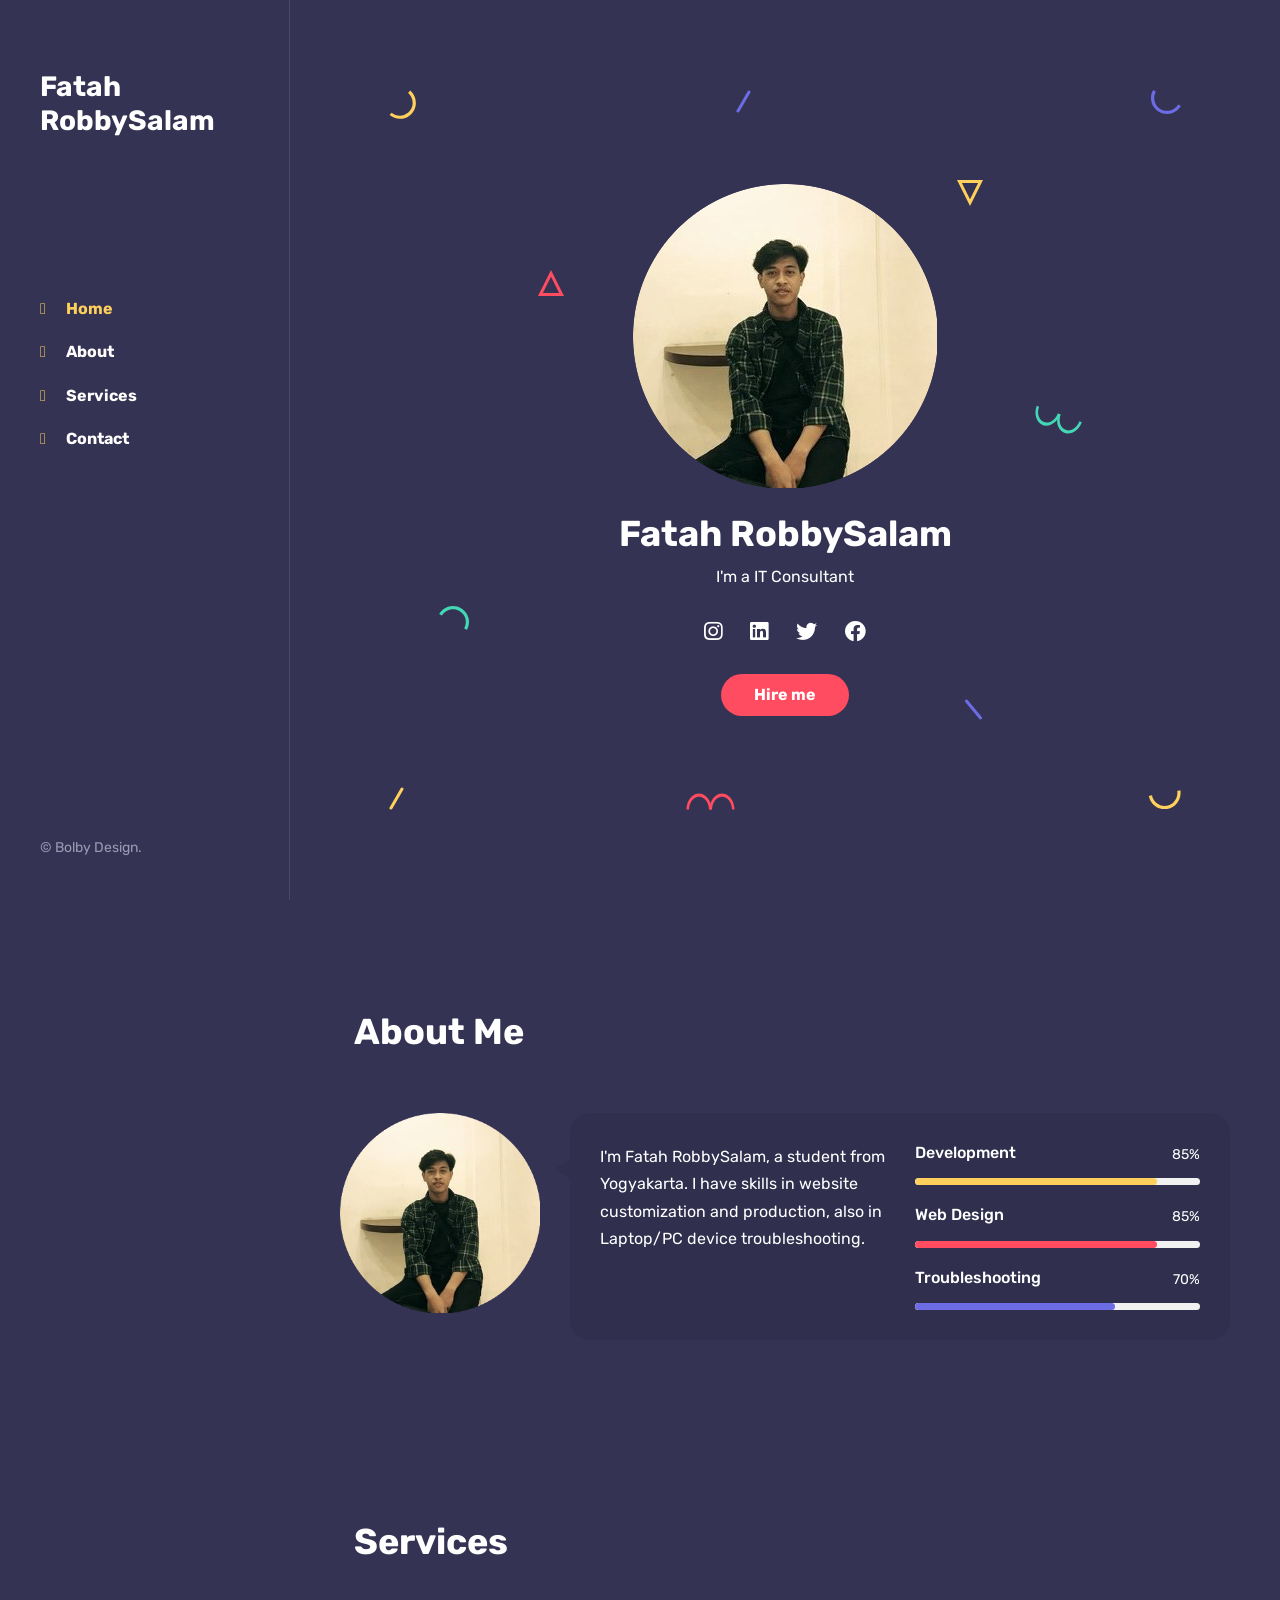
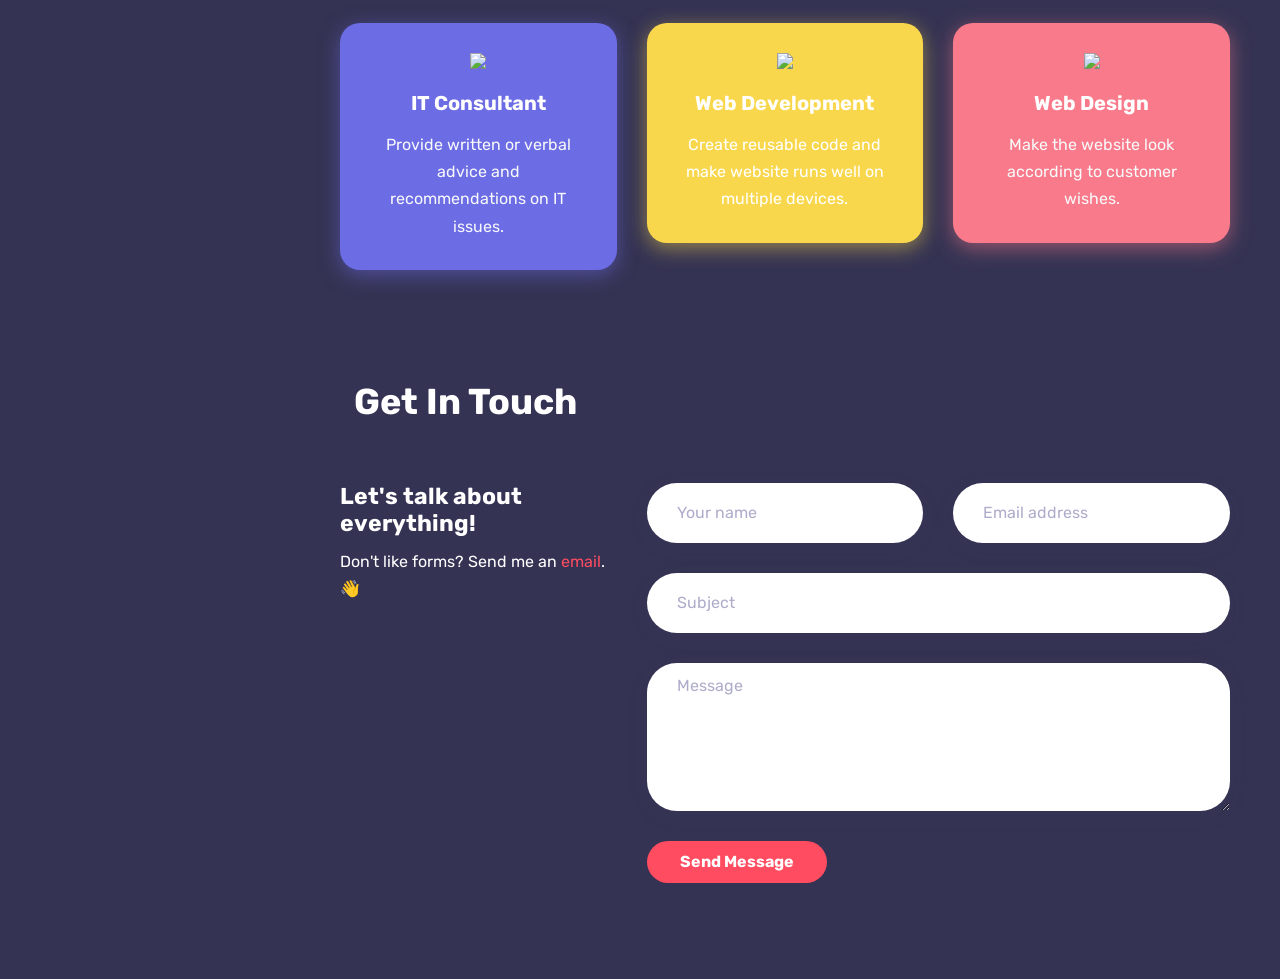
==== index.html @ 79e6777e "commit files" ====
<!DOCTYPE html>
<html lang="en-US">
<head>
	<meta http-equiv="Content-Type" content="text/html; charset=UTF-8">
	<title>Portfolio</title>
	<meta name="description" content="Bolby - Portfolio/CV/Resume HTML Template">
	<meta name="viewport" content="width=device-width, initial-scale=1, maximum-scale=1">
	<link rel="shortcut icon" type="image/x-icon" href="images/favicon.png">

	<!-- STYLESHEETS -->
	<link rel="stylesheet" href="css/bootstrap.min.css" type="text/css" media="all">
	<link rel="stylesheet" href="css/all.min.css" type="text/css" media="all">
	<link rel="stylesheet" href="css/simple-line-icons.css" type="text/css" media="all">
	<link rel="stylesheet" href="css/slick.css" type="text/css" media="all">
	<link rel="stylesheet" href="css/animate.css" type="text/css" media="all">
	<link rel="stylesheet" href="css/magnific-popup.css" type="text/css" media="all">
	<link rel="stylesheet" href="css/style.css" type="text/css" media="all">
    <link rel="stylesheet" href="https://cdnjs.cloudflare.com/ajax/libs/simple-line-icons/2.4.1/css/simple-line-icons.css">
    <link rel="stylesheet" href="https://cdnjs.cloudflare.com/ajax/libs/font-awesome/5.15.4/css/all.min.css" integrity="sha512-1ycn6IcaQQ40/MKBW2W4Rhis/DbILU74C1vSrLJxCq57o941Ym01SwNsOMqvEBFlcgUa6xLiPY/NS5R+E6ztJQ==" crossorigin="anonymous" referrerpolicy="no-referrer" />
    

	<!--[if lt IE 9]>
      <script src="https://oss.maxcdn.com/html5shiv/3.7.2/html5shiv.min.js"></script>
      <script src="https://oss.maxcdn.com/respond/1.4.2/respond.min.js"></script>
    <![endif]-->

</head>

<body class="dark">

<!-- Preloader -->
<div id="preloader">
	<div class="outer">
		<!-- Google Chrome -->
		<div class="infinityChrome">
			<div></div>
			<div></div>
			<div></div>
		</div>

		<!-- Safari and others -->
		<div class="infinity">
			<div>
				<span></span>
			</div>
			<div>
				<span></span>
			</div>
			<div>
				<span></span>
			</div>
		</div>
		<!-- Stuff -->
		<svg xmlns="http://www.w3.org/2000/svg" version="1.1" class="goo-outer">
			<defs>
				<filter id="goo">
					<feGaussianBlur in="SourceGraphic" stdDeviation="6" result="blur" />
					<feColorMatrix in="blur" values="1 0 0 0 0  0 1 0 0 0  0 0 1 0 0  0 0 0 18 -7" result="goo" />
					<feBlend in="SourceGraphic" in2="goo" />
				</filter>
			</defs>
		</svg>
	</div>
</div>

<!-- mobile header -->
<header class="mobile-header-1">
	<div class="container">
		<!-- menu icon -->
		<div class="menu-icon d-inline-flex mr-4">
			<button>
				<span></span>
			</button>
		</div>
		<!-- logo image -->
		<div class="site-logo">
			<a href="index-dark.html">
				<!--<img src="images/logo.svg" alt="Bolby" />-->
			</a>
		</div>
	</div>
</header>

<!-- desktop header -->
<header class="desktop-header-1 d-flex align-items-start flex-column">
	
	<!-- logo image -->
	<div class="site-logo">
		<a href="index-dark.html">
			<!--<img src="images/logo.svg" alt="Bolby" />-->
			<h2>Fatah RobbySalam</h2>
		</a>
	</div>
	
	<!-- main menu -->
	<nav>
		<ul class="vertical-menu scrollspy">
			<li class="active"><a href="#home"><i class="icon-home"></i>Home</a></li>
			<li><a href="#about"><i class="icon-user-following"></i>About</a></li>
			<li><a href="#services"><i class="icon-briefcase"></i>Services</a></li>
			<li><a href="#contact"><i class="icon-bubbles"></i>Contact</a></li>
		</ul>
	</nav>
	
	<!-- site footer -->
	<div class="footer">
		<!-- copyright text -->
		<span class="copyright">© Bolby Design.</span>
	</div>

</header>

<!-- main layout -->
<main class="content">
	
	<!-- section home -->
	<section id="home" class="home d-flex align-items-center">
		<div class="container">

			<!-- intro -->
			<div class="intro">
				<!-- avatar image -->
				<img src="images/profile-1.png" alt="Bolby" class="mb-4" />

				<!-- info -->
				<h1 class="mb-2 mt-0">Fatah RobbySalam</h1>
				<span>I'm a <span class="text-rotating">IT Consultant, Front-End developer</span></span>

				<!-- social icons -->
				<ul class="social-icons light list-inline mb-0 mt-4">
					<li class="list-inline-item"><a href="https://instagram.com/f.robby_" target="_blank"><i class="fab fa-instagram"></i></a></li>
					<li class="list-inline-item"><a href="https://linkedin.com/" target="_blank"><i class="fab fa-linkedin"></i></a></li>
					<li class="list-inline-item"><a href="https://twitter.com/" target="_blank"><i class="fab fa-twitter"></i></a></li>
					<li class="list-inline-item"><a href="https://facebook.com/" target="_blank"><i class="fab fa-facebook"></i></a></li>
				</ul>

				<!-- buttons -->
				<div class="mt-4">
					<a href="#contact" class="btn btn-default">Hire me</a>
				</div>
			</div>
			
			<!-- scroll down mouse wheel 
			<div class="scroll-down">
				<a href="#about" class="mouse-wrapper">
					<span>Scroll Down</span>
					<span class="mouse">
						<span class="wheel"></span>
					</span>
				</a>
			</div> -->

			<!-- parallax layers -->
			<div class="parallax" data-relative-input="true">

				<svg width="27" height="29" data-depth="0.3" class="layer p1" xmlns="http://www.w3.org/2000/svg"><path d="M21.15625.60099c4.37954 3.67487 6.46544 9.40612 5.47254 15.03526-.9929 5.62915-4.91339 10.30141-10.2846 12.25672-5.37122 1.9553-11.3776.89631-15.75715-2.77856l2.05692-2.45134c3.50315 2.93948 8.3087 3.78663 12.60572 2.22284 4.297-1.5638 7.43381-5.30209 8.22768-9.80537.79387-4.50328-.8749-9.08872-4.37803-12.02821L21.15625.60099z" fill="#FFD15C" fill-rule="evenodd"/></svg>

				<svg width="26" height="26" data-depth="0.2" class="layer p2" xmlns="http://www.w3.org/2000/svg"><path d="M13 3.3541L2.42705 24.5h21.1459L13 3.3541z" stroke="#FF4C60" stroke-width="3" fill="none" fill-rule="evenodd"/></svg>

				<svg width="30" height="25" data-depth="0.3" class="layer p3" xmlns="http://www.w3.org/2000/svg"><path d="M.1436 8.9282C3.00213 3.97706 8.2841.92763 14.00013.92796c5.71605.00032 10.9981 3.04992 13.85641 8 2.8583 4.95007 2.8584 11.0491-.00014 16.00024l-2.77128-1.6c2.28651-3.96036 2.28631-8.84002.00011-12.8002-2.2862-3.96017-6.5124-6.40017-11.08513-6.4-4.57271.00018-8.79872 2.43984-11.08524 6.4002l-2.77128-1.6z" fill="#44D7B6" fill-rule="evenodd"/></svg>

				<svg width="15" height="23" data-depth="0.6" class="layer p4" xmlns="http://www.w3.org/2000/svg"><rect transform="rotate(30 9.86603 10.13397)" x="7" width="3" height="25" rx="1.5" fill="#FFD15C" fill-rule="evenodd"/></svg>

				<svg width="15" height="23" data-depth="0.2" class="layer p5" xmlns="http://www.w3.org/2000/svg"><rect transform="rotate(30 9.86603 10.13397)" x="7" width="3" height="25" rx="1.5" fill="#6C6CE5" fill-rule="evenodd"/></svg>

				<svg width="49" height="17" data-depth="0.5" class="layer p6" xmlns="http://www.w3.org/2000/svg"><g fill="#FF4C60" fill-rule="evenodd"><path d="M.5 16.5c0-5.71709 2.3825-10.99895 6.25-13.8567 3.8675-2.85774 8.6325-2.85774 12.5 0C23.1175 5.50106 25.5 10.78292 25.5 16.5H23c0-4.57303-1.90625-8.79884-5-11.08535-3.09375-2.28652-6.90625-2.28652-10 0C4.90625 7.70116 3 11.92697 3 16.5H.5z"/><path d="M23.5 16.5c0-5.71709 2.3825-10.99895 6.25-13.8567 3.8675-2.85774 8.6325-2.85774 12.5 0C46.1175 5.50106 48.5 10.78292 48.5 16.5H46c0-4.57303-1.90625-8.79884-5-11.08535-3.09375-2.28652-6.90625-2.28652-10 0-3.09375 2.28651-5 6.51232-5 11.08535h-2.5z"/></g></svg>

				<svg width="26" height="26" data-depth="0.4" class="layer p7" xmlns="http://www.w3.org/2000/svg"><path d="M13 22.6459L2.42705 1.5h21.1459L13 22.6459z" stroke="#FFD15C" stroke-width="3" fill="none" fill-rule="evenodd"/></svg>

				<svg width="19" height="21" data-depth="0.3" class="layer p8" xmlns="http://www.w3.org/2000/svg"><rect transform="rotate(-40 6.25252 10.12626)" x="7" width="3" height="25" rx="1.5" fill="#6C6CE5" fill-rule="evenodd"/></svg>

				<svg width="30" height="25" data-depth="0.3" data-depth-y="-1.30" class="layer p9" xmlns="http://www.w3.org/2000/svg"><path d="M29.8564 16.0718c-2.85854 4.95114-8.1405 8.00057-13.85654 8.00024-5.71605-.00032-10.9981-3.04992-13.85641-8-2.8583-4.95007-2.8584-11.0491.00014-16.00024l2.77128 1.6c-2.28651 3.96036-2.28631 8.84002-.00011 12.8002 2.2862 3.96017 6.5124 6.40017 11.08513 6.4 4.57271-.00018 8.79872-2.43984 11.08524-6.4002l2.77128 1.6z" fill="#6C6CE5" fill-rule="evenodd"/></svg>

				<svg width="47" height="29" data-depth="0.2" class="layer p10" xmlns="http://www.w3.org/2000/svg"><g fill="#44D7B6" fill-rule="evenodd"><path d="M46.78878 17.19094c-1.95535 5.3723-6.00068 9.52077-10.61234 10.8834-4.61167 1.36265-9.0893-.26708-11.74616-4.27524-2.65686-4.00817-3.08917-9.78636-1.13381-15.15866l2.34923.85505c-1.56407 4.29724-1.2181 8.92018.90705 12.12693 2.12514 3.20674 5.70772 4.5107 9.39692 3.4202 3.68921-1.0905 6.92581-4.40949 8.48988-8.70673l2.34923.85505z"/><path d="M25.17585 9.32448c-1.95535 5.3723-6.00068 9.52077-10.61234 10.8834-4.61167 1.36264-9.0893-.26708-11.74616-4.27525C.16049 11.92447-.27182 6.14628 1.68354.77398l2.34923.85505c-1.56407 4.29724-1.2181 8.92018.90705 12.12692 2.12514 3.20675 5.70772 4.5107 9.39692 3.4202 3.68921-1.0905 6.92581-4.40948 8.48988-8.70672l2.34923.85505z"/></g></svg>

				<svg width="33" height="20" data-depth="0.5" class="layer p11" xmlns="http://www.w3.org/2000/svg"><path d="M32.36774.34317c.99276 5.63023-1.09332 11.3614-5.47227 15.03536-4.37895 3.67396-10.3855 4.73307-15.75693 2.77837C5.76711 16.2022 1.84665 11.53014.8539 5.8999l3.15139-.55567c.7941 4.50356 3.93083 8.24147 8.22772 9.8056 4.29688 1.56413 9.10275.71673 12.60554-2.2227C28.34133 9.98771 30.01045 5.4024 29.21635.89884l3.15139-.55567z" fill="#FFD15C" fill-rule="evenodd"/></svg>

			</div>
		</div>
		
	</section>

	<!-- section about -->
	<section id="about">

		<div class="container">
			
			<!-- section title -->
			<h2 class="section-title wow fadeInUp">About Me</h2>

			<div class="spacer" data-height="60"></div>
			
			<div class="row">

				<div class="col-md-3">
					<div class="text-center text-md-left">
						<!-- avatar image -->
						<img src="images/profile-1.png" alt="Bolby" />
					</div>
					<div class="spacer d-md-none d-lg-none" data-height="30"></div>
				</div>

				<div class="col-md-9 triangle-left-md triangle-top-sm">
					<div class="rounded bg-dark shadow-light padding-30">
						<div class="row">
							<div class="col-md-6">
								<!-- about text -->
								
								<p>I'm Fatah RobbySalam, a student from Yogyakarta. I have skills in website customization and production, also in Laptop/PC device troubleshooting.</p>
								<!--<div class="mt-3">
									<a href="#" class="btn btn-default">Download CV</a>
								</div>-->
								<div class="spacer d-md-none d-lg-none" data-height="30"></div>
							</div>
							<div class="col-md-6">
								<!-- skill item -->
								<div class="skill-item">
									<div class="skill-info clearfix">
										<h4 class="float-left mb-3 mt-0">Development</h4>
										<span class="float-right">85%</span>
									</div>
									<div class="progress">
										<div class="progress-bar data-background" role="progressbar" aria-valuemin="0" aria-valuemax="100" aria-valuenow="85" data-color="#FFD15C">
										</div>
									</div>
									<div class="spacer" data-height="20"></div>
								</div>

								<!-- skill item -->
								<div class="skill-item">
									<div class="skill-info clearfix">
										<h4 class="float-left mb-3 mt-0">Web Design</h4>
										<span class="float-right">85%</span>
									</div>
									<div class="progress">
										<div class="progress-bar data-background" role="progressbar" aria-valuemin="0" aria-valuemax="100" aria-valuenow="85" data-color="#FF4C60">
										</div>
									</div>
									<div class="spacer" data-height="20"></div>
								</div>

								<!-- skill item -->
								<div class="skill-item">
									<div class="skill-info clearfix">
										<h4 class="float-left mb-3 mt-0">Troubleshooting</h4>
										<span class="float-right">70%</span>
									</div>
									<div class="progress">
										<div class="progress-bar data-background" role="progressbar" aria-valuemin="0" aria-valuemax="100" aria-valuenow="70" data-color="#6C6CE5">
										</div>
									</div>
								</div>
							</div>
						</div>
					</div>
				</div>

			</div>
			<!-- row end -->

			<div class="spacer" data-height="70"></div>
			
			

		</div>
		
	</section>
	
	<!-- section services -->
	<section id="services">

		<div class="container">
			
			<!-- section title -->
			<h2 class="section-title wow fadeInUp">Services</h2>

			<div class="spacer" data-height="60"></div>
			
			<div class="row">

				<div class="col-md-4 wow fadeInUp">
					<!-- service box -->
					<div class="service-box rounded data-background padding-30 text-center text-light shadow-blue" data-color="#6C6CE5">
						<img src="https://img.icons8.com/fluency/48/000000/code-fork.png"/>
						<h3 class="mb-3 mt-0">IT Consultant</h3>
						<p class="mb-0">Provide written or verbal advice and recommendations on IT issues.</p>
					</div>
					<div class="spacer d-md-none d-lg-none" data-height="30"></div>
				</div>

				<div class="col-md-4 wow fadeInUp">
					<!-- service box -->
					<div class="service-box rounded data-background padding-30 text-center shadow-yellow" data-color="#F9D74C">
						<img src="https://img.icons8.com/fluency/48/000000/laptop-coding.png"/>
						<h3 class="mb-3 mt-0">Web Development</h3>
						<p class="mb-0">Create reusable code and make website runs well on multiple devices.</p>
					</div>
					<div class="spacer d-md-none d-lg-none" data-height="30"></div>
				</div>

				<div class="col-md-4 wow fadeInUp">
					<!-- service box -->
					<div class="service-box rounded data-background padding-30 text-center text-light shadow-pink" data-color="#F97B8B">
						<img src="https://img.icons8.com/fluency/48/000000/media-queries.png"/>
						<h3 class="mb-3 mt-0">Web Design</h3>
						<p class="mb-0">Make the website look according to customer wishes.</p>
					</div>
				</div>

			</div>

		</div>
		
	</section>
	
	<!-- section experience 
	<section id="experience">

		<div class="container">
			
			
			<h2 class="section-title wow fadeInUp">Experience</h2>

			<div class="spacer" data-height="60"></div>
			
			<div class="row">

				<div class="col-md-6">
					
				
					<div class="timeline edu bg-dark rounded shadow-light padding-30 overflow-hidden">

						
						<div class="timeline-container wow fadeInUp">
							<div class="content">
								<span class="time">2019 - Present</span>
								<h3 class="title">Academic Degree</h3>
								<p>Lorem ipsum dolor sit amet quo ei simul congue exerci ad nec admodum perfecto.</p>
							</div>
						</div>

						
						<div class="timeline-container wow fadeInUp" data-wow-delay="0.2s">
							<div class="content">
								<span class="time">2017 - 2013</span>
								<h3 class="title">Bachelor’s Degree</h3>
								<p>Lorem ipsum dolor sit amet quo ei simul congue exerci ad nec admodum perfecto.</p>
							</div>
						</div>

						
						<div class="timeline-container wow fadeInUp" data-wow-delay="0.4s">
							<div class="content">
								<span class="time">2013 - 2009</span>
								<h3 class="title">Honours Degree</h3>
								<p>Lorem ipsum dolor sit amet quo ei simul congue exerci ad nec admodum perfecto.</p>
							</div>
						</div>

					
						<span class="line"></span>

					</div>

				</div>

				<div class="col-md-6">
					
				
					<div class="spacer d-md-none d-lg-none" data-height="30"></div>

					
					<div class="timeline exp bg-dark rounded shadow-light padding-30 overflow-hidden">

						
						<div class="timeline-container wow fadeInUp">
							<div class="content">
								<span class="time">2019 - Present</span>
								<h3 class="title">Web Designer</h3>
								<p>Lorem ipsum dolor sit amet quo ei simul congue exerci ad nec admodum perfecto.</p>
							</div>
						</div>

						
						<div class="timeline-container wow fadeInUp" data-wow-delay="0.2s">
							<div class="content">
								<span class="time">2017 - 2013</span>
								<h3 class="title">Front-End Developer</h3>
								<p>Lorem ipsum dolor sit amet quo ei simul congue exerci ad nec admodum perfecto.</p>
							</div>
						</div>

						
						<div class="timeline-container wow fadeInUp" data-wow-delay="0.4s">
							<div class="content">
								<span class="time">2013 - 2009</span>
								<h3 class="title">Back-End Developer</h3>
								<p>Lorem ipsum dolor sit amet quo ei simul congue exerci ad nec admodum perfecto.</p>
							</div>
						</div>

						
						<span class="line"></span>

					</div>

				</div>

			</div>

		</div>
		
	</section>-->
	
	<!-- section works 
	<section id="works">

		<div class="container">
			
			
			<h2 class="section-title wow fadeInUp">Recent works</h2>

			<div class="spacer" data-height="60"></div>

			<ul class="portfolio-filter list-inline wow fadeInUp">
				<li class="current list-inline-item" data-filter="*">Everything</li>
				<li class="list-inline-item" data-filter=".creative">Creative</li>
				<li class="list-inline-item" data-filter=".art">Art</li>
				<li class="list-inline-item" data-filter=".design">Design</li>
				<li class="list-inline-item" data-filter=".branding">Branding</li>
			</ul>
			
			
			<div class="pf-filter-wrapper">
				<select class="portfolio-filter-mobile">
					<option value="*">Everything</option>
					<option value=".creative">Creative</option>
					<option value=".art">Art</option>
					<option value=".design">Design</option>
					<option value=".branding">Branding</option>
				</select>
			</div>
			
		
			<div class="row portfolio-wrapper">
				
		
				<div class="col-md-4 col-sm-6 grid-item art">
					<a href="images/works/1.svg" class="work-image">
						<div class="portfolio-item rounded shadow-dark">
							<div class="details">
								<span class="term">Art</span>
								<h4 class="title">Project Managment Illustration</h4>
								<span class="more-button"><i class="icon-magnifier-add"></i></span>
							</div>
							<div class="thumb">
								<img src="images/works/1.svg" alt="Portfolio-title" />
								<div class="mask"></div>
							</div>
						</div>
					</a>
				</div>


				<div class="col-md-4 col-sm-6 grid-item creative design">
					<a href="#small-dialog" class="work-content">
						<div class="portfolio-item rounded shadow-dark">
							<div class="details">
								<span class="term">Creative</span>
								<h4 class="title">Guest App Walkthrough Screens</h4>
								<span class="more-button"><i class="icon-options"></i></span>
							</div>
							<div class="thumb">
								<img src="images/works/2.svg" alt="Portfolio-title" />
								<div class="mask"></div>
							</div>
						</div>
					</a>
					<div id="small-dialog" class="white-popup zoom-anim-dialog mfp-hide">
						<img src="images/single-work.svg" alt="Title" />
						<h2>Guest App Walkthrough Screens</h2>
						<p>Lorem ipsum dolor sit amet, consectetur adipiscing elit. Etiam hendrerit nibh in massa semper rutrum. In rhoncus eleifend mi id tempus.</p>
						<p>Donec consectetur, libero at pretium euismod, nisl felis lobortis urna, id tristique nisl lectus eget ligula.</p>
						<a href="#" class="btn btn-default">View on Dribbble</a>
					</div>
				</div>

				
				<div class="col-md-4 col-sm-6 grid-item branding">
					<a href="https://www.youtube.com/watch?v=qf9z4ulfmYw" class="work-video">
						<div class="portfolio-item rounded shadow-dark">
							<div class="details">
								<span class="term">Branding</span>
								<h4 class="title">Delivery App Wireframe</h4>
								<span class="more-button"><i class="icon-camrecorder"></i></span>
							</div>
							<div class="thumb">
								<img src="images/works/3.svg" alt="Portfolio-title" />
								<div class="mask"></div>
							</div>
						</div>
					</a>
				</div>

				<div class="col-md-4 col-sm-6 grid-item creative">
					<a href="https://w.soundcloud.com/player/?url=https%3A//api.soundcloud.com/tracks/240233494&color=%23ff5500&auto_play=false&hide_related=false&show_comments=true&show_user=true&show_reposts=false&show_teaser=true&visual=true" class="work-video">
						<div class="portfolio-item rounded shadow-dark">
							<div class="details">
								<span class="term">Creative</span>
								<h4 class="title">Onboarding Motivation</h4>
								<span class="more-button"><i class="icon-music-tone-alt"></i></span>
							</div>
							<div class="thumb">
								<img src="images/works/4.svg" alt="Portfolio-title" />
								<div class="mask"></div>
							</div>
						</div>
					</a>
				</div>

				
				<div class="col-md-4 col-sm-6 grid-item art branding">
					<a href="#gallery-1" class="gallery-link">
						<div class="portfolio-item rounded shadow-dark">
							<div class="details">
								<span class="term">Art, Branding</span>
								<h4 class="title">iMac Mockup Design</h4>
								<span class="more-button"><i class="icon-picture"></i></span>
							</div>
							<div class="thumb">
								<img src="images/works/5.svg" alt="Portfolio-title" />
								<div class="mask"></div>
							</div>
						</div>
					</a>
					<div id="gallery-1" class="gallery mfp-hide">
						<a href="images/works/5.svg"></a>
						<a href="images/works/4.svg"></a>
					</div>
				</div>

				
				<div class="col-md-4 col-sm-6 grid-item creative design">
					<a href="https://themeforest.net/user/pxlsolutions/portfolio" target="_blank">
						<div class="portfolio-item rounded shadow-dark">
							<div class="details">
								<span class="term">Creative, Design</span>
								<h4 class="title">Game Store App Concept</h4>
								<span class="more-button"><i class="icon-link"></i></span>
							</div>
							<div class="thumb">
								<img src="images/works/6.svg" alt="Portfolio-title" />
								<div class="mask"></div>
							</div>
						</div>
					</a>
				</div>

			</div>
			
		
			<div class="load-more text-center mt-4">
				<a href="javascript:" class="btn btn-default"><i class="fas fa-spinner"></i> Load more</a>
				
				<ul class="portfolio-pagination list-inline d-none">
					<li class="list-inline-item">1</li>
					<li class="list-inline-item"><a href="works-2.html">2</a></li>
				</ul>
			</div>

		</div>

	</section>-->
	
	
	
	<!-- section testimonials 
	<section id="testimonials">

		<div class="container">
			
			
			<h2 class="section-title wow fadeInUp">Clients & Reviews</h2>

			<div class="spacer" data-height="60"></div>
			
		
			<div class="testimonials-wrapper">
				
				
				<div class="testimonial-item text-center mx-auto">
					<div class="thumb mb-3 mx-auto">
						<img src="images/avatar-3.svg" alt="customer-name" />						
					</div>
					<h4 class="mt-3 mb-0">John Doe</h4>
					<span class="subtitle">Product designer at Dribbble</span>
					<div class="bg-dark padding-30 shadow-light rounded triangle-top position-relative mt-4">
						<p class="mb-0">I enjoy working with the theme and learn so much. You guys make the process fun and interesting. Good luck! 👍</p>
					</div>
				</div>
				
				
				<div class="testimonial-item text-center mx-auto">
					<div class="thumb mb-3 mx-auto">
						<img src="images/avatar-1.svg" alt="customer-name" />						
					</div>
					<h4 class="mt-3 mb-0">John Doe</h4>
					<span class="subtitle">Product designer at Dribbble</span>
					<div class="bg-dark padding-30 shadow-light rounded triangle-top position-relative mt-4">
						<p class="mb-0">I enjoy working with the theme and learn so much. You guys make the process fun and interesting. Good luck! 🔥</p>
					</div>
				</div>

			</div>

			<div class="row">
				<div class="col-md-3 col-6">
					
					<div class="client-item">
						<div class="inner">
							<img src="images/client-1-light.svg" alt="client-name" />
						</div>
					</div>
				</div>
				<div class="col-md-3 col-6">
				
					<div class="client-item">
						<div class="inner">
							<img src="images/client-2-light.svg" alt="client-name" />
						</div>
					</div>
				</div>
				<div class="col-md-3 col-6">
				
					<div class="client-item">
						<div class="inner">
							<img src="images/client-3-light.svg" alt="client-name" />
						</div>
					</div>
				</div>
				<div class="col-md-3 col-6">
					
					<div class="client-item">
						<div class="inner">
							<img src="images/client-4-light.svg" alt="client-name" />
						</div>
					</div>
				</div>
				<div class="col-md-3 col-6">
					
					<div class="client-item">
						<div class="inner">
							<img src="images/client-5-light.svg" alt="client-name" />
						</div>
					</div>
				</div>
				<div class="col-md-3 col-6">
					
					<div class="client-item">
						<div class="inner">
							<img src="images/client-6-light.svg" alt="client-name" />
						</div>
					</div>
				</div>
				<div class="col-md-3 col-6">
					
					<div class="client-item">
						<div class="inner">
							<img src="images/client-7-light.svg" alt="client-name" />
						</div>
					</div>
				</div>
				<div class="col-md-3 col-6">
					
					<div class="client-item">
						<div class="inner">
							<img src="images/client-8-light.svg" alt="client-name" />
						</div>
					</div>
				</div>
			</div>

		</div>

	</section>-->
	
	
	<!-- section contact -->
	<section id="contact">

		<div class="container">
			
			<!-- section title -->
			<h2 class="section-title wow fadeInUp">Get In Touch</h2>

			<div class="spacer" data-height="60"></div>
			
			<div class="row">
				
				<div class="col-md-4">
					<!-- contact info -->
					<div class="contact-info">
						<h3 class="wow fadeInUp">Let's talk about everything!</h3>
						<p class="wow fadeInUp">Don't like forms? Send me an <a href="mailto:name@example.com">email</a>. 👋</p>
					</div>
				</div>

				<div class="col-md-8">
					<!-- Contact Form -->
					<form id="contact-form" class="contact-form mt-6" method="post" action="form/contact.php">
						
						<div class="messages"></div>
						
						<div class="row">
							<div class="column col-md-6">
								<!-- Name input -->
								<div class="form-group">
									<input type="text" class="form-control" name="InputName" id="InputName" placeholder="Your name" required="required" data-error="Name is required.">
									<div class="help-block with-errors"></div>
								</div>
							</div>
							
							<div class="column col-md-6">
								<!-- Email input -->
								<div class="form-group">
									<input type="email" class="form-control" id="InputEmail" name="InputEmail" placeholder="Email address" required="required" data-error="Email is required.">
									<div class="help-block with-errors"></div>
								</div>
							</div>

							<div class="column col-md-12">
								<!-- Email input -->
								<div class="form-group">
									<input type="text" class="form-control" id="InputSubject" name="InputSubject" placeholder="Subject" required="required" data-error="Subject is required.">
									<div class="help-block with-errors"></div>
								</div>
							</div>
					
							<div class="column col-md-12">
								<!-- Message textarea -->
								<div class="form-group">
									<textarea name="InputMessage" id="InputMessage" class="form-control" rows="5" placeholder="Message" required="required" data-error="Message is required."></textarea>
									<div class="help-block with-errors"></div>
								</div>
							</div>
						</div>

						<button type="submit" name="submit" id="submit" value="Submit" class="btn btn-default">Send Message</button><!-- Send Button -->

					</form>
					<!-- Contact Form end -->
				</div>

			</div>

		</div>

	</section>

	<div class="spacer" data-height="96"></div>
	
</main>

<!-- Go to top button -->
<a href="javascript:" id="return-to-top"><i class="fas fa-arrow-up"></i></a>

<!-- SCRIPTS -->
<script src="js/jquery-1.12.3.min.js"></script>
<script src="js/jquery.easing.min.js"></script>
<script src="js/jquery.waypoints.min.js"></script>
<script src="js/jquery.counterup.min.js"></script>
<script src="js/popper.min.js"></script>
<script src="js/bootstrap.min.js"></script>
<script src="js/isotope.pkgd.min.js"></script>
<script src="js/infinite-scroll.min.js"></script>
<script src="js/imagesloaded.pkgd.min.js"></script>
<script src="js/slick.min.js"></script>
<script src="js/contact.js"></script>
<script src="js/validator.js"></script>
<script src="js/wow.min.js"></script>
<script src="js/morphext.min.js"></script>
<script src="js/parallax.min.js"></script>
<script src="js/jquery.magnific-popup.min.js"></script>
<script src="js/custom.js"></script>

</body>
</html>
---- css/style.css ----
@charset "UTF-8";
/*
Template Name: Bolby
Version: 1.0
Author: PxlSolutions
Author URI: http://themeforest.net/user/pxlsolutions
Description: Portfolio/CV/Resume HTML Template

[TABLE OF CONTENTS]

01. Base
02. Typography
03. Preloader
04. Header
05. Sections
06. Parallax Shapes
07. Skills
08. Service
09. Portfolio
10. Facts
11. Prices
12. Testimonials
13. Blog
14. Clients
15. Contact
16. Helper
17. Dark Mode
18. Buttons
19. Bootstrap Components
20. Theme elements
21. Slick
22. Responsive

*/
@import url("https://fonts.googleapis.com/css?family=Rubik:300,300i,400,400i,500,500i,700,700i,900,900i&display=swap&subset=cyrillic");
/*=================================================================*/
/*                      BASE                              
/*=================================================================*/
* {
  margin: 0;
  padding: 0;
}

html {
  margin: 0 !important;
  overflow: auto !important;
}

body {
  color: #5E5C7F;
  background-color: #F9F9FF;
  font-family: "Rubik", sans-serif;
  font-size: 16px;
  line-height: 1.7;
  overflow-x: hidden;
  -webkit-font-smoothing: antialiased;
  -moz-osx-font-smoothing: grayscale;
}

img {
  max-width: 100%;
  height: auto;
}

.text-center {
  text-align: center;
}

.text-left {
  text-align: left;
}

.text-right {
  text-align: right;
}

.relative {
  position: relative;
}

/*=================================================================*/
/*                      TYPOGRAPHY                              
/*=================================================================*/
h1, h2, h3, h4, h5, h6 {
  color: #454360;
  font-family: "Rubik", sans-serif;
  font-weight: 700;
  margin: 20px 0;
}

h1 {
  font-size: 36px;
}

h2 {
  font-size: 28px;
}

h3 {
  font-size: 24px;
}

h4 {
  font-size: 18px;
}

a {
  color: #FF4C60;
  outline: 0;
  -webkit-transition: all 0.3s ease-in-out;
  -o-transition: all 0.3s ease-in-out;
  transition: all 0.3s ease-in-out;
}
a:hover {
  color: #353353;
  text-decoration: none;
}
a:focus {
  outline: 0;
}

blockquote {
  padding: 20px 20px;
  margin: 0 0 20px;
  font-size: 16px;
  background: #F7F7F7;
  border-radius: 10px;
}

blockquote p {
  line-height: 1.6;
}

/* === Pre === */
pre {
  display: block;
  padding: 9.5px;
  margin: 0 0 10px;
  font-size: 13px;
  line-height: 1.42857143;
  color: #333;
  word-break: break-all;
  word-wrap: break-word;
  background-color: #f5f5f5;
  border: 1px solid #ccc;
  border-radius: 0;
}

/*=================================================================*/
/*                      PRELOADER                              
/*=================================================================*/
.infinity {
  width: 120px;
  height: 60px;
  position: relative;
}
.infinity div,
.infinity span {
  position: absolute;
}
.infinity div {
  top: 0;
  left: 50%;
  width: 60px;
  height: 60px;
  -webkit-animation: rotate 6.9s linear infinite;
          animation: rotate 6.9s linear infinite;
}
.infinity div span {
  left: -8px;
  top: 50%;
  margin: -8px 0 0 0;
  width: 16px;
  height: 16px;
  display: block;
  background: #FF4C60;
  -webkit-box-shadow: 2px 2px 8px rgba(255, 76, 96, 0.09);
          box-shadow: 2px 2px 8px rgba(255, 76, 96, 0.09);
  border-radius: 50%;
  -webkit-transform: rotate(90deg);
      -ms-transform: rotate(90deg);
          transform: rotate(90deg);
  -webkit-animation: move 6.9s linear infinite;
          animation: move 6.9s linear infinite;
}
.infinity div span:before, .infinity div span:after {
  content: "";
  position: absolute;
  display: block;
  border-radius: 50%;
  width: 14px;
  height: 14px;
  background: inherit;
  top: 50%;
  left: 50%;
  margin: -7px 0 0 -7px;
  -webkit-box-shadow: inherit;
          box-shadow: inherit;
}
.infinity div span:before {
  -webkit-animation: drop1 0.8s linear infinite;
          animation: drop1 0.8s linear infinite;
}
.infinity div span:after {
  -webkit-animation: drop2 0.8s linear infinite 0.4s;
          animation: drop2 0.8s linear infinite 0.4s;
}
.infinity div:nth-child(2) {
  -webkit-animation-delay: -2.3s;
          animation-delay: -2.3s;
}
.infinity div:nth-child(2) span {
  -webkit-animation-delay: -2.3s;
          animation-delay: -2.3s;
}
.infinity div:nth-child(3) {
  -webkit-animation-delay: -4.6s;
          animation-delay: -4.6s;
}
.infinity div:nth-child(3) span {
  -webkit-animation-delay: -4.6s;
          animation-delay: -4.6s;
}

.infinityChrome {
  width: 128px;
  height: 60px;
}
.infinityChrome div {
  position: absolute;
  width: 16px;
  height: 16px;
  background: #FF4C60;
  -webkit-box-shadow: 2px 2px 8px rgba(255, 76, 96, 0.09);
          box-shadow: 2px 2px 8px rgba(255, 76, 96, 0.09);
  border-radius: 50%;
  -webkit-animation: moveSvg 6.9s linear infinite;
          animation: moveSvg 6.9s linear infinite;
  -webkit-filter: url(#goo);
  filter: url(#goo);
  -webkit-transform: scaleX(-1);
      -ms-transform: scaleX(-1);
          transform: scaleX(-1);
  offset-path: path("M64.3636364,29.4064278 C77.8909091,43.5203348 84.4363636,56 98.5454545,56 C112.654545,56 124,44.4117395 124,30.0006975 C124,15.5896556 112.654545,3.85282763 98.5454545,4.00139508 C84.4363636,4.14996252 79.2,14.6982509 66.4,29.4064278 C53.4545455,42.4803627 43.5636364,56 29.4545455,56 C15.3454545,56 4,44.4117395 4,30.0006975 C4,15.5896556 15.3454545,4.00139508 29.4545455,4.00139508 C43.5636364,4.00139508 53.1636364,17.8181672 64.3636364,29.4064278 Z");
}
.infinityChrome div:before, .infinityChrome div:after {
  content: "";
  position: absolute;
  display: block;
  border-radius: 50%;
  width: 14px;
  height: 14px;
  background: inherit;
  top: 50%;
  left: 50%;
  margin: -7px 0 0 -7px;
  -webkit-box-shadow: inherit;
          box-shadow: inherit;
}
.infinityChrome div:before {
  -webkit-animation: drop1 0.8s linear infinite;
          animation: drop1 0.8s linear infinite;
}
.infinityChrome div:after {
  -webkit-animation: drop2 0.8s linear infinite 0.4s;
          animation: drop2 0.8s linear infinite 0.4s;
}
.infinityChrome div:nth-child(2) {
  -webkit-animation-delay: -2.3s;
          animation-delay: -2.3s;
}
.infinityChrome div:nth-child(3) {
  -webkit-animation-delay: -4.6s;
          animation-delay: -4.6s;
}

@-webkit-keyframes moveSvg {
  0% {
    offset-distance: 0%;
  }
  25% {
    background: #6C6CE5;
  }
  75% {
    background: #FFD15C;
  }
  100% {
    offset-distance: 100%;
  }
}

@keyframes moveSvg {
  0% {
    offset-distance: 0%;
  }
  25% {
    background: #6C6CE5;
  }
  75% {
    background: #FFD15C;
  }
  100% {
    offset-distance: 100%;
  }
}
@-webkit-keyframes rotate {
  50% {
    -webkit-transform: rotate(360deg);
            transform: rotate(360deg);
    margin-left: 0;
  }
  50.0001%, 100% {
    margin-left: -60px;
  }
}
@keyframes rotate {
  50% {
    -webkit-transform: rotate(360deg);
            transform: rotate(360deg);
    margin-left: 0;
  }
  50.0001%, 100% {
    margin-left: -60px;
  }
}
@-webkit-keyframes move {
  0%, 50% {
    left: -8px;
  }
  25% {
    background: #FFD15C;
  }
  75% {
    background: #6C6CE5;
  }
  50.0001%, 100% {
    left: auto;
    right: -8px;
  }
}
@keyframes move {
  0%, 50% {
    left: -8px;
  }
  25% {
    background: #FFD15C;
  }
  75% {
    background: #6C6CE5;
  }
  50.0001%, 100% {
    left: auto;
    right: -8px;
  }
}
@-webkit-keyframes drop1 {
  100% {
    -webkit-transform: translate(32px, 8px) scale(0);
            transform: translate(32px, 8px) scale(0);
  }
}
@keyframes drop1 {
  100% {
    -webkit-transform: translate(32px, 8px) scale(0);
            transform: translate(32px, 8px) scale(0);
  }
}
@-webkit-keyframes drop2 {
  0% {
    -webkit-transform: translate(0, 0) scale(0.9);
            transform: translate(0, 0) scale(0.9);
  }
  100% {
    -webkit-transform: translate(32px, -8px) scale(0);
            transform: translate(32px, -8px) scale(0);
  }
}
@keyframes drop2 {
  0% {
    -webkit-transform: translate(0, 0) scale(0.9);
            transform: translate(0, 0) scale(0.9);
  }
  100% {
    -webkit-transform: translate(32px, -8px) scale(0);
            transform: translate(32px, -8px) scale(0);
  }
}
#preloader {
  background: #353353;
  height: 100%;
  position: fixed;
  width: 100%;
  z-index: 1031;
}
#preloader .outer {
  position: absolute;
  top: 50%;
  left: 50%;
  -webkit-transform: translate(-50%, -50%);
      -ms-transform: translate(-50%, -50%);
          transform: translate(-50%, -50%);
}
#preloader.light {
  background: #F9F9FF;
}

.goo-outer {
  display: none;
}

/*=================================================================*/
/*                      HEADER                              
/*=================================================================*/
header.desktop-header-1 {
  color: #FFF;
  border-right: solid 1px rgba(255, 255, 255, 0.1);
  background: #353353;
  padding: 50px 40px 40px;
  position: fixed;
  left: 0;
  overflow-y: auto;
  overflow-x: hidden;
  height: 100vh;
  min-height: 100vh;
  top: 0;
  width: 290px;
  z-index: 1;
  -webkit-transform: translateX(0);
  -ms-transform: translateX(0);
  transform: translateX(0);
  -webkit-transition: all 0.3s ease-in-out;
  -o-transition: all 0.3s ease-in-out;
  transition: all 0.3s ease-in-out;
  /* === Vertical Menu === */
  /* === Submenu === */
}
header.desktop-header-1.open {
  -webkit-transform: translateX(0);
  -ms-transform: translateX(0);
  transform: translateX(0);
}
header.desktop-header-1 .vertical-menu {
  list-style: none;
  padding: 0;
  margin-bottom: 130px;
  margin-top: 130px;
}
header.desktop-header-1 .vertical-menu li.openmenu > a {
  color: #000;
}
header.desktop-header-1 .vertical-menu li.openmenu .switch {
  -webkit-transform: rotate(45deg);
  -ms-transform: rotate(45deg);
  transform: rotate(45deg);
}
header.desktop-header-1 .vertical-menu li {
  padding: 8px 0;
  position: relative;
  list-style: none;
  -webkit-transition: all 0.2s ease-in-out;
  -o-transition: all 0.2s ease-in-out;
  transition: all 0.2s ease-in-out;
}
header.desktop-header-1 .vertical-menu li a:hover {
  color: #FFD15C;
}
header.desktop-header-1 .vertical-menu li i {
  color: #FFD15C;
  margin-right: 20px;
}
header.desktop-header-1 .vertical-menu li .switch {
  font-size: 30px;
  display: inline-block;
  padding: 0 14px;
  line-height: 1;
  cursor: pointer;
  color: #000;
  position: absolute;
  top: 24px;
  -webkit-transform: rotate(0deg);
  -ms-transform: rotate(0deg);
  transform: rotate(0deg);
  -webkit-transition: all 0.2s ease-in-out;
  -o-transition: all 0.2s ease-in-out;
  transition: all 0.2s ease-in-out;
  -webkit-backface-visibility: hidden;
}
header.desktop-header-1 .vertical-menu li a {
  color: #FFF;
  font-family: "Rubik", sans-serif;
  font-size: 16px;
  font-weight: 700;
  width: 100%;
  text-decoration: none;
  position: relative;
}
header.desktop-header-1 .vertical-menu li a.nav-link {
  display: initial;
  padding: 0;
}
header.desktop-header-1 .vertical-menu li .nav-link.active {
  color: #FFD15C;
}
header.desktop-header-1 .submenu {
  display: none;
  padding: 0;
}
header.desktop-header-1 .submenu li a {
  color: #000;
  font-size: 18px;
  font-weight: 700;
}
header.desktop-header-1 .submenu li a:after {
  height: 3px;
}
header.desktop-header-1 .submenu li a:hover:after {
  width: 100%;
  height: 3px;
}
header.desktop-header-1 .submenu li a:hover {
  color: #000;
}
header.desktop-header-1 .footer {
  margin-top: auto;
}
header.desktop-header-1 .copyright {
  color: #9C9AB3;
  font-size: 14px;
}
header.desktop-header-1.light {
  background: #F9F9FF;
  border-right: solid 1px rgba(0, 0, 0, 0.05);
}
header.desktop-header-1.light .vertical-menu li .nav-link.active {
  color: #FF4C60;
}
header.desktop-header-1.light .vertical-menu li a {
  color: #353353;
}
header.desktop-header-1.light .vertical-menu li a:hover {
  color: #FF4C60;
}
header.desktop-header-1.light .vertical-menu li i {
  color: #FF4C60;
}

header.desktop-header-2 {
  color: #FFF;
  border-right: solid 1px rgba(255, 255, 255, 0.1);
  background: #353353;
  padding: 40px;
  position: fixed;
  left: 0;
  overflow-y: auto;
  overflow-x: hidden;
  height: 100vh;
  min-height: 100vh;
  top: 0;
  width: 110px;
  z-index: 1;
  -webkit-transform: translateX(0);
  -ms-transform: translateX(0);
  transform: translateX(0);
  -webkit-transition: all 0.3s ease-in-out;
  -o-transition: all 0.3s ease-in-out;
  transition: all 0.3s ease-in-out;
  /* === Vertical Menu === */
}
header.desktop-header-2.open {
  -webkit-transform: translateX(0);
  -ms-transform: translateX(0);
  transform: translateX(0);
}
header.desktop-header-2 .vertical-menu {
  list-style: none;
  padding: 0;
  margin-top: 100px;
  margin-bottom: 0;
}
header.desktop-header-2 .vertical-menu li.openmenu > a {
  color: #000;
}
header.desktop-header-2 .vertical-menu li.openmenu .switch {
  -webkit-transform: rotate(45deg);
  -ms-transform: rotate(45deg);
  transform: rotate(45deg);
}
header.desktop-header-2 .vertical-menu li {
  padding: 8px 0;
  position: relative;
  list-style: none;
  -webkit-transition: all 0.2s ease-in-out;
  -o-transition: all 0.2s ease-in-out;
  transition: all 0.2s ease-in-out;
}
header.desktop-header-2 .vertical-menu li a:hover {
  color: #FFD15C;
}
header.desktop-header-2 .vertical-menu li a:hover i {
  color: #FFD15C;
  opacity: 1;
}
header.desktop-header-2 .vertical-menu li i {
  color: #FFF;
  margin-right: 20px;
  opacity: 0.4;
  -webkit-transition: all 0.3s ease-in-out;
  -o-transition: all 0.3s ease-in-out;
  transition: all 0.3s ease-in-out;
}
header.desktop-header-2 .vertical-menu li a {
  color: #FFF;
  font-family: "Rubik", sans-serif;
  font-size: 24px;
  font-weight: 700;
  width: 100%;
  text-decoration: none;
  position: relative;
}
header.desktop-header-2 .vertical-menu li a.nav-link {
  display: initial;
  padding: 0;
}
header.desktop-header-2 .vertical-menu li .nav-link.active {
  color: #FFD15C;
}
header.desktop-header-2 .vertical-menu li .nav-link.active i {
  color: #FFD15C;
  opacity: 1;
}
header.desktop-header-2 .footer {
  margin-top: auto;
  position: relative;
}
header.desktop-header-2 .copyright {
  color: #9C9AB3;
  font-size: 14px;
  -webkit-transform: rotate(-180deg);
      -ms-transform: rotate(-180deg);
          transform: rotate(-180deg);
  -webkit-writing-mode: vertical-rl;
      -ms-writing-mode: tb-rl;
          writing-mode: vertical-rl;
  white-space: nowrap;
  display: inline-block;
  overflow: visible;
}
header.desktop-header-2.light {
  background: #F9F9FF;
  border-right: solid 1px rgba(0, 0, 0, 0.05);
}
header.desktop-header-2.light .vertical-menu li i {
  color: #353353;
  opacity: 1;
}

header.mobile-header-1 {
  background: #353353;
  display: none;
  padding: 10px 0;
  -webkit-transition: all 0.3s ease-in-out;
  -o-transition: all 0.3s ease-in-out;
  transition: all 0.3s ease-in-out;
}
header.mobile-header-1.open {
  -webkit-transform: translateX(290px);
  -ms-transform: translateX(290px);
  transform: translateX(290px);
}
header.mobile-header-1 .menu-icon button {
  background: transparent;
  border: 0;
  cursor: pointer;
  outline: 0;
  height: 33px;
  width: 33px;
}
header.mobile-header-1 .menu-icon span {
  display: block;
  background: #FFF;
  border-radius: 5px;
  height: 4px;
  position: relative;
  width: 30px;
}
header.mobile-header-1 .menu-icon span:before {
  content: "";
  display: block;
  background: #FFF;
  border-radius: 5px;
  height: 4px;
  top: -10px;
  position: absolute;
  width: 30px;
}
header.mobile-header-1 .menu-icon span:after {
  content: "";
  display: block;
  background: #FFF;
  border-radius: 5px;
  height: 4px;
  top: 10px;
  position: absolute;
  width: 30px;
}
header.mobile-header-1 .site-logo {
  display: inline-block;
}
header.mobile-header-1 .site-logo img {
  max-height: 30px;
}
header.mobile-header-1.light {
  background: #F9F9FF;
}
header.mobile-header-1.light .menu-icon span {
  background: #353353;
}
header.mobile-header-1.light .menu-icon span:before, header.mobile-header-1.light .menu-icon span:after {
  background: #353353;
}

header.mobile-header-2 {
  background: #353353;
  display: none;
  padding: 10px 0;
  -webkit-transition: all 0.3s ease-in-out;
  -o-transition: all 0.3s ease-in-out;
  transition: all 0.3s ease-in-out;
}
header.mobile-header-2.open {
  -webkit-transform: translateX(110px);
  -ms-transform: translateX(110px);
  transform: translateX(110px);
}
header.mobile-header-2 .menu-icon button {
  background: transparent;
  border: 0;
  cursor: pointer;
  outline: 0;
  height: 33px;
  width: 33px;
}
header.mobile-header-2 .menu-icon span {
  display: block;
  background: #FFF;
  border-radius: 5px;
  height: 4px;
  position: relative;
  width: 30px;
}
header.mobile-header-2 .menu-icon span:before {
  content: "";
  display: block;
  background: #FFF;
  border-radius: 5px;
  height: 4px;
  top: -10px;
  position: absolute;
  width: 30px;
}
header.mobile-header-2 .menu-icon span:after {
  content: "";
  display: block;
  background: #FFF;
  border-radius: 5px;
  height: 4px;
  top: 10px;
  position: absolute;
  width: 30px;
}
header.mobile-header-2 .site-logo {
  display: inline-block;
}
header.mobile-header-2 .site-logo img {
  max-height: 30px;
}

.desktop-header-3 {
  background: #353353;
  padding: 20px 0;
  border-bottom: solid 1px rgba(255, 255, 255, 0.1);
}
.desktop-header-3 .navbar {
  padding: 0;
}
.desktop-header-3 .navbar-brand {
  padding-top: 0;
  padding-bottom: 0;
}
.desktop-header-3 .navbar-dark .navbar-nav .nav-link {
  color: #FFF;
}
.desktop-header-3 .nav-link {
  font-size: 16px;
  font-weight: 700;
  padding: 0;
}
.desktop-header-3 .nav-link.active {
  color: #FFD15C !important;
}
.desktop-header-3 .nav-link:hover {
  color: #FFD15C !important;
}
.desktop-header-3 .dropdown-menu {
  position: absolute;
  top: 100%;
  left: 0;
  z-index: 1000;
  float: left;
  min-width: 10rem;
  padding: 0.5rem 0;
  margin: 0.125rem 0 0;
  font-size: 1rem;
  color: #212529;
  text-align: left;
  list-style: none;
  background-color: #fff;
  background-clip: padding-box;
  border: 0;
  border-radius: 0.25rem;
}
.desktop-header-3 button.navbar-toggler:focus {
  outline: 0;
  outline: 0;
}
.desktop-header-3 .navbar-nav li:not(:last-child) {
  padding-right: 3rem;
}
@media (min-width: 992px) {
  .desktop-header-3 .navbar-expand-lg .navbar-nav .nav-link {
    padding-right: 0;
    padding-left: 0;
  }
}
.desktop-header-3.light {
  background: #F9F9FF;
  border-bottom: solid 1px rgba(0, 0, 0, 0.05);
}
.desktop-header-3.light .navbar-dark .navbar-nav .nav-link {
  color: #353353;
}

/*=================================================================*/
/*                      SECTIONS                             
/*=================================================================*/
main.content {
  margin-left: 290px;
  -webkit-transition: all 0.3s ease-in-out;
  -o-transition: all 0.3s ease-in-out;
  transition: all 0.3s ease-in-out;
}
main.content.open {
  opacity: 0.8;
  -webkit-transform: translateX(290px);
  -ms-transform: translateX(290px);
  transform: translateX(290px);
}

main.content-2 {
  margin-left: 110px;
  -webkit-transition: all 0.3s ease-in-out;
  -o-transition: all 0.3s ease-in-out;
  transition: all 0.3s ease-in-out;
}
main.content-2.open {
  opacity: 0.8;
  -webkit-transform: translateX(110px);
  -ms-transform: translateX(110px);
  transform: translateX(110px);
}

section {
  padding-top: 110px;
  position: relative;
}

section.home {
  background: #353353;
  padding: 0;
  height: 100vh;
  min-height: 100vh;
}
section.home .intro {
  margin: auto;
  max-width: 540px;
  text-align: center;
  position: relative;
  z-index: 1;
}
section.home .intro h1 {
  color: #FFF;
  font-size: 36px;
}
section.home .intro span {
  color: #FFF;
  font-size: 16px;
}
section.home .social-icons li a {
  color: #FFF;
}
section.home.light {
  background: #F9F9FF;
}
section.home.light .intro h1 {
  color: #353353;
}
section.home.light .intro span {
  color: #454360;
}
section.home.light .social-icons li a {
  color: #353353;
}
section.home.light .social-icons li a:hover {
  color: #FFD15C;
}

.section-title {
  font-size: 36px;
  margin: 0;
  margin-left: 14px;
  position: relative;
}
.section-title:before {
  content: "";
  background-image: url(../images/dots-bg.svg);
  display: block;
  height: 37px;
  left: -14px;
  top: -14px;
  position: absolute;
  width: 37px;
}

/*=================================================================*/
/*                      PARALLAX SHAPES                              
/*=================================================================*/
.parallax {
  position: absolute;
  left: 0;
  top: 0;
  height: 100%;
  width: 100%;
}
.parallax .layer {
  position: absolute;
}
.parallax .p1 {
  left: 10%;
  top: 10%;
}
.parallax .p2 {
  left: 25%;
  top: 30%;
}
.parallax .p3 {
  left: 15%;
  bottom: 30%;
}
.parallax .p4 {
  left: 10%;
  bottom: 10%;
}
.parallax .p5 {
  left: 45%;
  top: 10%;
}
.parallax .p6 {
  left: 40%;
  bottom: 10%;
}
.parallax .p7 {
  top: 20%;
  right: 30%;
}
.parallax .p8 {
  right: 30%;
  bottom: 20%;
}
.parallax .p9 {
  right: 10%;
  top: 10%;
}
.parallax .p10 {
  top: 45%;
  right: 20%;
}
.parallax .p11 {
  bottom: 10%;
  right: 10%;
}

/*=================================================================*/
/*                      SKILLS                              
/*=================================================================*/
.skill-item .skill-info h4 {
  font-size: 16px;
  font-weight: 500;
}
.skill-item .skill-info span {
  font-size: 14px;
}

/*=================================================================*/
/*                      SERVICE                              
/*=================================================================*/
.service-box {
  -webkit-transform: translateY(0);
  -ms-transform: translateY(0);
  transform: translateY(0);
  -webkit-transition: all 0.3s ease-in-out;
  -o-transition: all 0.3s ease-in-out;
  transition: all 0.3s ease-in-out;
}
.service-box h3 {
  font-size: 20px;
}
.service-box img {
  margin-bottom: 22px;
}
.service-box:hover {
  -webkit-transform: translateY(-10px);
  -ms-transform: translateY(-10px);
  transform: translateY(-10px);
}

/*=================================================================*/
/*                      PORTFOLIO                              
/*=================================================================*/
.portfolio-wrapper [class*=col-] {
  margin-top: 15px;
  margin-bottom: 15px;
}

.pf-filter-wrapper {
  display: none;
}

.portfolio-item {
  position: relative;
  overflow: hidden;
}
.portfolio-item .thumb {
  overflow: hidden;
}
.portfolio-item .details {
  color: #FFF;
  position: absolute;
  height: 100%;
  width: 100%;
  z-index: 1;
}
.portfolio-item .details h4 {
  color: #FFF;
  font-size: 20px;
  margin: 0 0 10px;
  padding: 0 20px;
  opacity: 0;
  -webkit-transform: translateY(30px);
      -ms-transform: translateY(30px);
          transform: translateY(30px);
  -webkit-transition: all cubic-bezier(0.075, 0.82, 0.165, 1) 1s;
  -o-transition: all cubic-bezier(0.075, 0.82, 0.165, 1) 1s;
  transition: all cubic-bezier(0.075, 0.82, 0.165, 1) 1s;
  position: absolute;
  top: 60px;
}
.portfolio-item .details span.term {
  color: #FFF;
  background: #FF4C60;
  border-bottom-left-radius: 15px;
  border-bottom-right-radius: 15px;
  font-size: 14px;
  opacity: 0;
  display: inline-block;
  padding: 3px 10px;
  position: absolute;
  top: 0;
  left: 20px;
  -webkit-transform: translateY(-40px);
      -ms-transform: translateY(-40px);
          transform: translateY(-40px);
  -webkit-transition: all cubic-bezier(0.075, 0.82, 0.165, 1) 1s;
  -o-transition: all cubic-bezier(0.075, 0.82, 0.165, 1) 1s;
  transition: all cubic-bezier(0.075, 0.82, 0.165, 1) 1s;
}
.portfolio-item .details .more-button {
  color: #FFF;
  font-size: 20px;
  display: block;
  background: #FFD15C;
  border-radius: 100%;
  height: 40px;
  line-height: 42px;
  text-align: center;
  position: absolute;
  bottom: 20px;
  left: 20px;
  width: 40px;
  opacity: 0;
  -webkit-transition: all 0.3s ease-in-out;
  -o-transition: all 0.3s ease-in-out;
  transition: all 0.3s ease-in-out;
}
.portfolio-item .mask {
  background: #6C6CE5;
  position: absolute;
  left: 0;
  top: 0;
  opacity: 0;
  height: 100%;
  width: 100%;
  -webkit-transition: all 0.3s ease-in-out;
  -o-transition: all 0.3s ease-in-out;
  transition: all 0.3s ease-in-out;
}
.portfolio-item:hover .mask {
  opacity: 0.9;
}
.portfolio-item:hover .details h4, .portfolio-item:hover .details span {
  opacity: 1;
  -webkit-transform: translateY(0);
      -ms-transform: translateY(0);
          transform: translateY(0);
}
.portfolio-item:hover .details .more-button {
  opacity: 1;
}

.portfolio-filter {
  margin-bottom: 25px;
}
.portfolio-filter li {
  color: #5E5C7F;
  cursor: pointer;
  font-family: "Rubik", sans-serif;
  font-size: 16px;
  font-weight: 700;
  position: relative;
  -webkit-transition: all 0.3s ease-in-out;
  -o-transition: all 0.3s ease-in-out;
  transition: all 0.3s ease-in-out;
}
.portfolio-filter li:hover {
  color: #FF4C60;
}
.portfolio-filter li.current {
  color: #FF4C60;
}
.portfolio-filter li:not(:last-child) {
  margin-right: 1.8rem;
}

select.portfolio-filter-mobile {
  font-size: 16px;
  border-radius: 10px;
  outline: 0;
  margin-bottom: 30px;
  position: relative;
  width: 100%;
}

.pf-filter-wrapper {
  position: relative;
}
.pf-filter-wrapper:after {
  content: "";
  font-family: "FontAwesome";
  position: absolute;
  top: 0;
  right: 20px;
  color: #000;
}

/*=================================================================*/
/*                      FACTS                              
/*=================================================================*/
.fact-item .details {
  margin-left: 60px;
}
.fact-item .icon {
  font-size: 36px;
  color: #DEDEEA;
  float: left;
}
.fact-item .number {
  font-size: 30px;
}
.fact-item .number em {
  font-style: normal;
}
.fact-item p {
  font-size: 16px;
}

/*=================================================================*/
/*                      PRICES                              
/*=================================================================*/
.price-item {
  padding: 30px 40px;
}
.price-item h2.plan {
  font-size: 24px;
}
.price-item .price {
  font-size: 36px;
  font-weight: 700;
  margin: 0;
}
.price-item .price em {
  font-style: normal;
  font-size: 14px;
  vertical-align: super;
  margin-right: 5px;
}
.price-item .price span {
  font-size: 16px;
  font-weight: 400;
  margin-left: 10px;
}
.price-item ul {
  margin-bottom: 0;
}
.price-item ul li {
  line-height: 2.1;
}
.price-item .btn {
  margin-top: 20px;
}
.price-item.best {
  padding: 55px 40px;
  z-index: 1;
  position: relative;
}
.price-item .badge {
  color: #FFF;
  background: #6C6CE5;
  -webkit-transform: rotate(-90deg);
      -ms-transform: rotate(-90deg);
          transform: rotate(-90deg);
  position: absolute;
  left: 0;
  top: 46px;
  padding: 7px 12px;
  font-size: 14px;
  font-weight: 400;
  border-top-left-radius: 15px;
  border-bottom-left-radius: 15px;
  border-top-right-radius: 0;
  border-bottom-right-radius: 0;
}

/*=================================================================*/
/*                      TESTIMONIALS                              
/*=================================================================*/
.testimonials-wrapper {
  max-width: 700px;
  margin: auto;
}

.testimonial-item {
  padding: 0 20px 20px;
}
.testimonial-item .thumb {
  border-radius: 50%;
  overflow: hidden;
  height: 90px;
  width: 90px;
}
.testimonial-item .subtitle {
  color: #8B88B1;
  font-size: 14px;
}
.testimonial-item p {
  font-size: 16px;
}

/*=================================================================*/
/*                      BLOG                              
/*=================================================================*/
.blog-item {
  overflow: hidden;
  -webkit-transform: translateY(0);
  -ms-transform: translateY(0);
  transform: translateY(0);
  -webkit-transition: all 0.3s ease-in-out;
  -o-transition: all 0.3s ease-in-out;
  transition: all 0.3s ease-in-out;
}
.blog-item:hover {
  -webkit-transform: translateY(0);
  -ms-transform: translateY(0);
  transform: translateY(-10px);
}
.blog-item .thumb {
  position: relative;
  overflow: hidden;
}
.blog-item .thumb img {
  -webkit-transform: scale(1);
  -ms-transform: scale(1);
  transform: scale(1);
  -webkit-transition: all 0.3s ease-in-out;
  -o-transition: all 0.3s ease-in-out;
  transition: all 0.3s ease-in-out;
}
.blog-item .thumb:hover img {
  -webkit-transform: scale(1.1);
  -ms-transform: scale(1.1);
  transform: scale(1.1);
}
.blog-item .category {
  background: #FF4C60;
  border-bottom-left-radius: 15px;
  border-bottom-right-radius: 15px;
  color: #FFF;
  font-size: 14px;
  padding: 2px 8px;
  position: absolute;
  left: 20px;
  top: 0;
  z-index: 1;
}
.blog-item .details {
  padding: 20px;
}
.blog-item .details h4.title {
  font-size: 20px;
}
.blog-item .details h4.title a {
  color: #353353;
}
.blog-item .details h4.title a:hover {
  color: #FF4C60;
}
.blog-item .meta {
  font-size: 14px;
  color: #8B88B1;
}
.blog-item .meta li:not(:last-child) {
  margin-right: 0.6rem;
}
.blog-item .meta li:after {
  content: "";
  background: #8B88B1;
  border-radius: 50%;
  display: inline-block;
  height: 3px;
  margin-left: 0.6rem;
  vertical-align: middle;
  width: 3px;
}
.blog-item .meta li:last-child::after {
  display: none;
}

.blog-page-section {
  background-color: #f9f9ff;
  padding-bottom: 70px;
}
.blog-page-section .blog-img-text {
  padding: 30px;
  -webkit-box-shadow: 0px 5px 20px 0px rgba(69, 67, 96, 0.1);
          box-shadow: 0px 5px 20px 0px rgba(69, 67, 96, 0.1);
}
.blog-page-section .blog-text-title h4 {
  font-size: 30px;
}
.blog-page-section .blog-text-title h4 a {
  color: #454360;
}
.blog-page-section .blog-text-title h4 a:hover {
  color: #FF4C60;
}
.blog-page-section .blog-pagination {
  margin: 60px 0px 40px;
}
.blog-page-section .blog-pagination ul li {
  height: 50px;
  width: 50px;
  line-height: 50px;
  margin: 0px 10px;
  border-radius: 100%;
  display: inline-block;
  -webkit-box-shadow: 0px 5px 20px 0px rgba(69, 67, 96, 0.1);
          box-shadow: 0px 5px 20px 0px rgba(69, 67, 96, 0.1);
}
.blog-page-section .blog-pagination ul li a {
  width: 100%;
  display: block;
  font-weight: 500;
  border-radius: 100%;
}
.blog-page-section .blog-pagination ul li a:hover {
  background-color: #FF4C60;
}
.blog-page-section .blog-standard {
  margin-bottom: 30px;
}
.blog-page-section .blog-standard .meta {
  font-size: 14px;
  color: #8b88b1;
}
.blog-page-section .blog-standard .meta li:after {
  content: "";
  background: #8b88b1;
  border-radius: 50%;
  display: inline-block;
  height: 3px;
  margin-left: 0.6rem;
  vertical-align: middle;
  width: 3px;
}
.blog-page-section .blog-standard .meta li:last-child:after {
  display: none;
}
.blog-page-section .blog-standard .meta li:not(:last-child) {
  margin-right: 0.6rem;
}
.blog-page-section .blog-standard .meta li a {
  color: #353353;
}
.blog-page-section .blog-standard .meta li a:hover {
  color: #ff4c60;
}
.blog-page-section .br-more a {
  border-radius: 60px;
  font-family: "Rubik", sans-serif;
  font-size: 16px;
  font-weight: 700;
  overflow: hidden;
  line-height: 1;
  padding: 12px 32px;
  color: #fff;
  background: #ff4c60;
  display: inline-block;
  vertical-align: middle;
  position: relative;
  -webkit-transform: perspective(1px) translateZ(0);
  transform: perspective(1px) translateZ(0);
  -webkit-box-shadow: 0 0 1px rgba(0, 0, 0, 0);
          box-shadow: 0 0 1px rgba(0, 0, 0, 0);
}
.blog-page-section .br-more a:hover {
  color: #fff;
  -webkit-animation-name: button-push;
  animation-name: button-push;
  -webkit-animation-duration: 0.3s;
  animation-duration: 0.3s;
  -webkit-animation-timing-function: linear;
  animation-timing-function: linear;
  -webkit-animation-iteration-count: 1;
  animation-iteration-count: 1;
}
.blog-page-section .widget {
  margin-bottom: 30px;
  padding: 20px;
}
.blog-page-section .screen-reader-text {
  border: 0;
  clip: rect(1px, 1px, 1px, 1px);
  -webkit-clip-path: inset(50%);
          clip-path: inset(50%);
  height: 1px;
  margin: -1px;
  overflow: hidden;
  padding: 0;
  position: absolute !important;
  width: 1px;
  word-wrap: normal !important;
}
.blog-page-section .widget .searchform input[type=text] {
  border-radius: 30px;
  border: 0;
  background: #f3f3f3;
  padding: 6px 20px;
  max-width: 190px;
}
.blog-page-section .widget .searchform input[type=submit] {
  color: #fff;
  background: #ff4c60;
  border-radius: 25px;
  padding: 5px 20px;
  border: 0;
  cursor: pointer;
}
.blog-page-section .shadow-dark, .blog-page-section .form-control, .blog-page-section .desktop-header-3 .dropdown-menu, .desktop-header-3 .blog-page-section .dropdown-menu {
  -webkit-box-shadow: 0px 5px 20px 0px rgba(69, 67, 96, 0.1);
          box-shadow: 0px 5px 20px 0px rgba(69, 67, 96, 0.1);
}
.blog-page-section .widget-header {
  margin-bottom: 15px;
  margin-top: 0;
}
.blog-page-section .widget ul {
  padding-left: 1.1rem;
}
.blog-page-section .blog-single {
  background: #fff;
  padding: 30px;
  border-radius: 20px;
}
.blog-page-section .comment-respond {
  margin-top: 2.5rem;
  border-top: solid 1px #eee;
  clear: both;
}
.blog-page-section .comment-respond .comment-notes {
  font-style: italic;
}
.blog-page-section .comment-respond label {
  display: block;
  margin-bottom: 0.5rem;
}
.blog-page-section .comment-respond textarea,
.blog-page-section .comment-respond input[type=text],
.blog-page-section .comment-respond input[type=email],
.blog-page-section .comment-respond input[type=url] {
  border-radius: 30px;
  border: 0;
  background: #f3f3f3;
  padding: 6px 20px;
  outline: 0;
  max-width: 100%;
}
.blog-page-section .comment-respond textarea {
  height: 10rem;
}
.blog-page-section .comment-form-cookies-consent {
  -webkit-box-align: baseline;
      -ms-flex-align: baseline;
          align-items: baseline;
  display: -webkit-box;
  display: -ms-flexbox;
  display: flex;
}
.blog-page-section .comment-respond input[type=checkbox] + label {
  font-size: 14px;
  margin-left: 10px;
}
.blog-page-section .comment-respond input[type=submit] {
  border-radius: 60px;
  font-family: "Rubik", sans-serif;
  font-size: 16px;
  font-weight: 700;
  overflow: hidden;
  line-height: 1;
  padding: 12px 32px;
  color: #fff;
  background: #ff4c60;
  display: inline-block;
  vertical-align: middle;
  position: relative;
  border: none;
  cursor: pointer;
  -webkit-transform: perspective(1px) translateZ(0);
  transform: perspective(1px) translateZ(0);
  -webkit-box-shadow: 0 0 1px rgba(0, 0, 0, 0);
          box-shadow: 0 0 1px rgba(0, 0, 0, 0);
}
.blog-page-section .comment-respond input[type=submit]:focus {
  outline: none;
}
.blog-page-section .comment-respond input[type=submit]:hover {
  color: #fff;
  -webkit-animation-name: button-push;
  animation-name: button-push;
  -webkit-animation-duration: 0.3s;
  animation-duration: 0.3s;
  -webkit-animation-timing-function: linear;
  animation-timing-function: linear;
  -webkit-animation-iteration-count: 1;
  animation-iteration-count: 1;
}
.blog-page-section .comment-area-section {
  padding-bottom: 10px;
}
.blog-page-section .comment-area-section h3 {
  margin: 0;
  padding-bottom: 30px;
}
.blog-page-section .comment-area-section .comment-inner-box {
  margin-bottom: 40px;
}
.blog-page-section .comment-area-section .comment-inner-box.reply-comment {
  margin-left: 50px;
}
.blog-page-section .comment-area-section .comment-inner-box .comment-author-img {
  width: 90px;
  height: 90px;
  overflow: hidden;
  border-radius: 100%;
  margin-right: 20px;
}
.blog-page-section .comment-area-section .comment-inner-box .comment-author-text {
  overflow: hidden;
}
.blog-page-section .comment-area-section .comment-inner-box .comment-author-text h4 {
  margin: 0;
  padding-bottom: 5px;
}
.blog-page-section .comment-area-section .comment-inner-box .comment-author-text span {
  font-size: 14px;
  color: #6d6d6d;
}
.blog-page-section .comment-area-section .comment-inner-box .comment-author-text p {
  margin-bottom: 0;
  padding-bottom: 10px;
}
.blog-page-section .comment-area-section .comment-inner-box .comment-author-text .reply-btn a {
  color: #fff;
  border-radius: 20px;
  padding: 0px 10px;
  display: inline-block;
  background-color: #ff4c60;
}

/*=================================================================*/
/*                      CLIENTS                              
/*=================================================================*/
.client-item {
  min-height: 50px;
  position: relative;
  text-align: center;
  margin-top: 60px;
}
.client-item .inner {
  text-align: center;
  position: absolute;
  left: 0;
  top: 50%;
  -webkit-transform: translateY(-50%);
  -ms-transform: translateY(-50%);
  transform: translateY(-50%);
  width: 100%;
}
.client-item img {
  display: inline-block;
}

/*=================================================================*/
/*                      CONTACT                              
/*=================================================================*/
.contact-info {
  background-image: url("../images/map.svg");
  background-repeat: no-repeat;
  background-size: contain;
  min-height: 200px;
}
.contact-info h3 {
  font-size: 23px;
  margin: 0 0 10px;
}

/*=================================================================*/
/*                      HELPER                              
/*=================================================================*/
.help-block.with-errors {
  color: red;
  font-size: 12px;
  padding-left: 30px;
}
.help-block.with-errors ul {
  margin-bottom: 0;
}

.spacer {
  clear: both;
}

.text-link {
  font-family: "Rubik", sans-serif;
  font-size: 14px;
  font-weight: 700;
  text-transform: uppercase;
}

#infscr-loading {
  position: absolute;
  left: 50%;
  margin-left: -15px;
  bottom: 10px;
}

#infscr-loading img {
  display: none;
}

.fa-spinner {
  margin-right: 10px;
  display: none;
}

.scroll-down {
  position: absolute;
  bottom: 40px;
  left: 0;
  width: 100%;
  z-index: 1;
}
.scroll-down.light span {
  color: #454360;
}
.scroll-down.light .mouse {
  border-color: #353353;
}
.scroll-down.light .mouse .wheel {
  background: #353353;
}

@-webkit-keyframes ani-mouse {
  0% {
    top: 29%;
  }
  15% {
    top: 50%;
  }
  50% {
    top: 50%;
  }
  100% {
    top: 29%;
  }
}
@keyframes ani-mouse {
  0% {
    top: 29%;
  }
  15% {
    top: 50%;
  }
  50% {
    top: 50%;
  }
  100% {
    top: 29%;
  }
}
.mouse-wrapper {
  color: #FFF;
  font-size: 14px;
  display: block;
  max-width: 100px;
  margin: auto;
  text-align: center;
}
.mouse-wrapper:hover {
  color: #FFF;
}

.mouse {
  border: solid 2px #FFF;
  border-radius: 16px;
  display: block;
  margin: auto;
  margin-top: 10px;
  height: 26px;
  position: relative;
  width: 20px;
}
.mouse .wheel {
  background: #FFF;
  border-radius: 100%;
  display: block;
  position: absolute;
  top: 8px;
  left: 50%;
  -webkit-transform: translateX(-50%);
      -ms-transform: translateX(-50%);
          transform: translateX(-50%);
  height: 4px;
  width: 4px;
  -webkit-animation: ani-mouse 2s linear infinite;
  animation: ani-mouse 2s linear infinite;
}

.circle {
  border-radius: 100%;
}

footer.footer {
  background: #353353;
  padding: 40px 0;
  text-align: center;
}
footer.footer .copyright {
  color: #9C9AB3;
  font-size: 14px;
}
footer.footer.light {
  background: #F9F9FF;
  border-top: solid 1px rgba(0, 0, 0, 0.05);
}

/*=================================================================*/
/*                      DARK MODE                              
/*=================================================================*/
body.dark {
  color: #FFF;
  background-color: #353353;
}
body.dark .section-title {
  color: #FFF;
}
body.dark .section-title:before {
  background: url("../images/dots-bg-light.svg");
}
body.dark .bg-dark {
  background: #302f4e !important;
}
body.dark h1, body.dark h2, body.dark h3, body.dark h4, body.dark h5, body.dark h6 {
  color: #FFF;
}
body.dark .triangle-top:before {
  border-bottom-color: #302f4e;
}
body.dark .timeline.exp .timeline-container::after, body.dark .timeline.edu .timeline-container::after {
  background: #302f4e;
}
body.dark .portfolio-filter li {
  color: #FFF;
}
body.dark a:hover {
  color: #FFF;
}
body.dark .portfolio-filter li.current {
  color: #FF4C60;
}
body.dark .blog-item .details h4.title a {
  color: #FFF;
}
body.dark .blog-item .details h4.title a:hover {
  color: #FF4C60;
}
body.dark .contact-info {
  background-image: url("../images/map-light.png");
}
body.dark .white-popup {
  background: #302f4e;
}
body.dark footer.footer {
  border-top: solid 1px rgba(255, 255, 255, 0.1);
}
body.dark .content-blog,
body.dark .blog-page-section {
  background: #353353;
}
body.dark .bg-white {
  background-color: #302f4e !important;
}
body.dark .blog-standard .meta li a, body.dark .blog-standard .title a, body.dark .comment-author .fn {
  color: #fff;
}
body.dark .blog-page-section .blog-pagination ul li {
  background-color: #302f4e !important;
}
body.dark .blog-page-section .blog-single {
  background-color: #302f4e !important;
}

/*=================================================================*/
/*                     BUTTONS
/*=================================================================*/
.btn {
  border-radius: 30px;
  font-family: "Rubik", sans-serif;
  font-size: 16px;
  font-weight: 700;
  overflow: hidden;
  line-height: 1;
  padding: 12px 32px;
  position: relative;
}
.btn:focus {
  -webkit-box-shadow: none;
          box-shadow: none;
}

.btn:focus {
  outline: 0;
}

@-webkit-keyframes button-push {
  50% {
    -webkit-transform: scale(0.8);
    transform: scale(0.8);
  }
  100% {
    -webkit-transform: scale(1);
    transform: scale(1);
  }
}
@-webkit-keyframes hvr-push {
  50% {
    -webkit-transform: scale(0.8);
    transform: scale(0.8);
  }
  100% {
    -webkit-transform: scale(1);
    transform: scale(1);
  }
}
@keyframes hvr-push {
  50% {
    -webkit-transform: scale(0.8);
    transform: scale(0.8);
  }
  100% {
    -webkit-transform: scale(1);
    transform: scale(1);
  }
}
.btn-default {
  color: #FFF;
  background: #FF4C60;
  display: inline-block;
  vertical-align: middle;
  position: relative;
  -webkit-transform: perspective(1px) translateZ(0);
  transform: perspective(1px) translateZ(0);
  -webkit-box-shadow: 0 0 1px rgba(0, 0, 0, 0);
          box-shadow: 0 0 1px rgba(0, 0, 0, 0);
}
.btn-default:hover {
  color: #FFF;
  -webkit-animation-name: button-push;
  animation-name: button-push;
  -webkit-animation-duration: 0.3s;
  animation-duration: 0.3s;
  -webkit-animation-timing-function: linear;
  animation-timing-function: linear;
  -webkit-animation-iteration-count: 1;
  animation-iteration-count: 1;
}

.btn-full {
  text-align: center;
  width: 100%;
}

.btn-group-lg > .btn, .btn-lg {
  padding: 28px 30px;
  font-size: 18px;
  font-weight: 100;
  line-height: 0;
}

.btn-sm {
  padding: 17px 16px;
  font-size: 12px;
  line-height: 0;
}

.btn-xs {
  padding: 12px 10px;
  font-size: 12px;
  line-height: 0;
}

.btn.disabled, .btn:disabled {
  opacity: 1;
  cursor: not-allowed;
}

/*=================================================================*/
/*                     BOOTSTRAP ELEMENTS
/*=================================================================*/
.breadcrumb {
  font-size: 14px;
  padding: 0;
  margin-bottom: 0;
  list-style: none;
  background-color: transparent;
  border-radius: 0;
}

.breadcrumb > .active {
  color: #9c9c9c;
}

/* === Progress Bar === */
.progress {
  height: 7px;
  margin-bottom: 0;
  overflow: hidden;
  background-color: #F1F1F1;
  border-radius: 15px;
  -webkit-box-shadow: none;
  box-shadow: none;
}

.progress-bar {
  border-radius: 15px;
  float: left;
  width: 0;
  height: 100%;
  font-size: 12px;
  line-height: 7px;
  color: #fff;
  text-align: center;
  background-color: #353353;
  -webkit-box-shadow: none;
  box-shadow: none;
  -webkit-transition: width 0.6s ease;
  -o-transition: width 0.6s ease;
  transition: width 0.6s ease;
}

/* === Form Control === */
.form-control {
  display: block;
  border-radius: 30px;
  width: 100%;
  height: 60px;
  padding: 10px 30px;
  font-size: 16px;
  font-weight: 400;
  line-height: 1.6;
  color: #454360;
  background-color: #FFF;
  background-image: none;
  border: 0;
  -webkit-box-shadow: none;
  box-shadow: none;
}

.form-control:focus {
  outline: 0;
}

.form-control::-webkit-input-placeholder {
  /* Edge */
  color: #AEACCA;
}

.form-control:-ms-input-placeholder {
  /* Internet Explorer 10-11 */
  color: #AEACCA;
}

.form-control::-moz-placeholder {
  color: #AEACCA;
}

.form-control::-ms-input-placeholder {
  color: #AEACCA;
}

.form-control::placeholder {
  color: #AEACCA;
}

.form-group {
  margin-bottom: 30px;
}

.input-group-addon {
  padding: 0;
  font-size: 14px;
  font-weight: 400;
  line-height: 1;
  color: #555;
  text-align: center;
  background-color: transparent;
  border: 0;
  border-radius: 0;
}

/* === Alert === */
.alert {
  padding: 15px;
  margin-bottom: 20px;
  border: 1px solid transparent;
  border-radius: 20px;
}

.alert-dismissable .close, .alert-dismissible .close {
  position: relative;
  top: 0;
  right: 0;
  color: inherit;
}

/* === Pagination === */
.pagination {
  display: inline-block;
  padding-left: 0;
  margin: 0;
  border-radius: 4px;
}

.pagination > li:first-child > a, .pagination > li:first-child > span {
  margin-left: 0;
  border-radius: 50%;
}

.pagination > li:last-child > a, .pagination > li:last-child > span {
  border-radius: 50%;
}

.pagination > .active > a, .pagination > .active > a:focus, .pagination > .active > a:hover, .pagination > .active > span, .pagination > .active > span:focus, .pagination > .active > span:hover {
  z-index: 3;
  color: #fff;
  cursor: default;
  background-color: #454360;
  border-color: transparent;
}

.pagination > li > a, .pagination > li > span {
  position: relative;
  float: left;
  font-weight: 400;
  height: 46px;
  line-height: 32px !important;
  margin-left: 11px;
  line-height: 1.42857143;
  color: #1a1a1a;
  text-decoration: none;
  background-color: #fff;
  border: 1px solid #EEE;
  border-radius: 50%;
  width: 46px;
  text-align: center;
  -webkit-transition: all 0.3s ease-in-out;
  -o-transition: all 0.3s ease-in-out;
  transition: all 0.3s ease-in-out;
}

.pagination > li > a:focus, .pagination > li > a:hover, .pagination > li > span:focus, .pagination > li > span:hover {
  z-index: 2;
  color: #FFF;
  background-color: #454360;
  border-color: transparent;
}

/*=================================================================*/
/*                      THEME ELEMENTS
/*=================================================================*/
/* === Timeline === */
.timeline {
  position: relative;
}

.timeline .timeline-container {
  padding-left: 50px;
  margin-bottom: 50px;
  position: relative;
  background-color: inherit;
  width: 100%;
}
.timeline .timeline-container:last-of-type {
  margin-bottom: 0;
}

.timeline.edu .timeline-container::after {
  content: "";
  background: #FFF;
  font-family: "simple-line-icons";
  font-size: 24px;
  color: #FF4C60;
  position: absolute;
  left: -7px;
  top: 0;
  z-index: 1;
}

.timeline.exp .timeline-container::after {
  content: "";
  background: #FFF;
  font-family: "simple-line-icons";
  font-size: 24px;
  color: #FF4C60;
  position: absolute;
  left: -7px;
  top: 0;
  z-index: 1;
}

.timeline .content {
  position: relative;
}

.timeline .content .time {
  color: #8B88B1;
  font-size: 14px;
}

.timeline .content h3 {
  font-size: 20px;
  margin: 10px 0;
}

.timeline .content p {
  margin: 0;
}

.timeline span.line {
  position: absolute;
  width: 1px;
  background-color: #FF4C60;
  top: 30px;
  bottom: 30px;
  left: 34px;
}

/* === Social Icons === */
.social-icons li:not(:last-child) {
  margin-right: 1.5rem;
}
.social-icons li a {
  font-size: 21px;
}
.social-icons.light li a:hover {
  color: #FFD15C;
}

/* === Go to Top === */
#return-to-top {
  position: fixed;
  bottom: 25px;
  right: 25px;
  background: rgba(0, 0, 0, 0.2);
  width: 40px;
  height: 40px;
  display: block;
  text-decoration: none;
  border-radius: 100%;
  display: none;
  z-index: 4;
  -webkit-transition: all 0.3s ease-in-out;
  -o-transition: all 0.3s ease-in-out;
  transition: all 0.3s ease-in-out;
}

#return-to-top i {
  color: #fff;
  margin: 0;
  position: relative;
  left: 13px;
  top: 8px;
  font-size: 16px;
  -webkit-transform: translateY(0px);
  -ms-transform: translateY(0px);
  transform: translateY(0px);
  -webkit-transition: all 0.1s ease-in-out;
  -o-transition: all 0.1s ease-in-out;
  transition: all 0.1s ease-in-out;
}

#return-to-top:hover {
  background: #FF4C60;
}

/* === Helper === */
.rounded {
  border-radius: 20px !important;
}

.bg-white {
  background: #FFF;
}

.shadow-dark, .desktop-header-3 .dropdown-menu, .form-control, .form-control:focus {
  -webkit-box-shadow: 0px 5px 20px 0px rgba(69, 67, 96, 0.1);
  box-shadow: 0px 5px 20px 0px rgba(69, 67, 96, 0.1);
}

.shadow-light {
  -webkit-box-shadow: 0px 5px 20px 0px rgba(255, 255, 255, 0.01);
  box-shadow: 0px 5px 20px 0px rgba(255, 255, 255, 0.01);
}

.shadow-blue {
  -webkit-box-shadow: 0px 5px 20px 0px rgba(108, 108, 229, 0.5);
  box-shadow: 0px 5px 20px 0px rgba(108, 108, 229, 0.5);
}

.shadow-pink {
  -webkit-box-shadow: 0px 5px 20px 0px rgba(249, 123, 139, 0.5);
  box-shadow: 0px 5px 20px 0px rgba(249, 123, 139, 0.5);
}

.shadow-yellow {
  -webkit-box-shadow: 0px 5px 20px 0px rgba(249, 215, 76, 0.5);
  box-shadow: 0px 5px 20px 0px rgba(249, 215, 76, 0.5);
}

.padding-30 {
  padding: 30px;
}

.triangle-left:before {
  content: "";
  width: 0;
  height: 0;
  border-top: 10px solid transparent;
  border-bottom: 10px solid transparent;
  border-right: 15px solid #FFF;
  position: absolute;
  left: -15px;
  top: 20%;
}

.triangle-top:before {
  content: "";
  width: 0;
  height: 0;
  border-left: 10px solid transparent;
  border-right: 10px solid transparent;
  border-bottom: 10px solid #FFF;
  position: absolute;
  left: 50%;
  top: -10px;
  -webkit-transform: translateX(-7.5px);
      -ms-transform: translateX(-7.5px);
          transform: translateX(-7.5px);
}

.morphext > .animated {
  display: inline-block;
}

.text-light h1, .text-light h2, .text-light h3, .text-light h4, .text-light h5, .text-light h6 {
  color: #FFF;
}

.videoWrapper {
  position: relative;
  padding-bottom: 56.25%;
  /* 16:9 */
  padding-top: 0;
  height: 0;
}

.videoWrapper iframe {
  position: absolute;
  top: 0;
  left: 0;
  width: 100%;
  height: 100%;
}

.mfp-zoom-in {
  /* start state */
  /* animate in */
  /* animate out */
}
.mfp-zoom-in .mfp-with-anim {
  opacity: 0;
  -webkit-transition: all 0.2s ease-in-out;
  -o-transition: all 0.2s ease-in-out;
  transition: all 0.2s ease-in-out;
  -webkit-transform: scale(0.8);
      -ms-transform: scale(0.8);
          transform: scale(0.8);
}
.mfp-zoom-in.mfp-bg {
  opacity: 0;
  -webkit-transition: all 0.3s ease-out;
  -o-transition: all 0.3s ease-out;
  transition: all 0.3s ease-out;
}
.mfp-zoom-in.mfp-ready .mfp-with-anim {
  opacity: 1;
  -webkit-transform: scale(1);
      -ms-transform: scale(1);
          transform: scale(1);
}
.mfp-zoom-in.mfp-ready.mfp-bg {
  opacity: 0.8;
}
.mfp-zoom-in.mfp-removing .mfp-with-anim {
  -webkit-transform: scale(0.8);
      -ms-transform: scale(0.8);
          transform: scale(0.8);
  opacity: 0;
}
.mfp-zoom-in.mfp-removing.mfp-bg {
  opacity: 0;
}

/* Styles for dialog window */
.white-popup {
  background: white;
  border-radius: 25px;
  padding: 30px;
  text-align: left;
  max-width: 650px;
  margin: 40px auto;
  position: relative;
}

/**
 * Fade-zoom animation for first dialog
 */
/* start state */
.my-mfp-zoom-in .zoom-anim-dialog {
  opacity: 0;
  -webkit-transition: all 0.2s ease-in-out;
  -o-transition: all 0.2s ease-in-out;
  transition: all 0.2s ease-in-out;
  -webkit-transform: scale(0.8);
  -ms-transform: scale(0.8);
  transform: scale(0.8);
}

/* animate in */
.my-mfp-zoom-in.mfp-ready .zoom-anim-dialog {
  opacity: 1;
  -webkit-transform: scale(1);
  -ms-transform: scale(1);
  transform: scale(1);
}

/* animate out */
.my-mfp-zoom-in.mfp-removing .zoom-anim-dialog {
  -webkit-transform: scale(0.8);
  -ms-transform: scale(0.8);
  transform: scale(0.8);
  opacity: 0;
}

/* Dark overlay, start state */
.my-mfp-zoom-in.mfp-bg {
  opacity: 0;
  -webkit-transition: opacity 0.3s ease-out;
  -o-transition: opacity 0.3s ease-out;
  transition: opacity 0.3s ease-out;
}

/* animate in */
.my-mfp-zoom-in.mfp-ready.mfp-bg {
  opacity: 0.8;
}

/* animate out */
.my-mfp-zoom-in.mfp-removing.mfp-bg {
  opacity: 0;
}

.mfp-close {
  font-size: 40px;
  opacity: 1;
}
.mfp-close:hover {
  opacity: 0.75;
}

/*=================================================================*/
/*                      SLICK SETTINGS
/*=================================================================*/
.slick-slide {
  height: auto;
  outline: none;
}

.slick-next, .slick-prev {
  width: 40px;
  height: 40px;
  line-height: 40px;
  text-align: center;
  background: #454360;
  border-radius: 0;
  top: calc(50% - 40px);
  z-index: 1;
  -webkit-transform: translateX(0px);
  -ms-transform: translateX(0px);
  transform: translateX(0px);
}

.slick-next:hover, .slick-next:focus, .slick-prev:hover, .slick-prev:focus {
  background: #454360;
}

.slick-prev {
  left: 0;
}
.slick-prev:hover {
  background: #454360;
}

.slick-next {
  right: 0;
}
.slick-next:hover {
  background: #454360;
}

.slick-next:before, .slick-next:after {
  left: 20px;
}

.slick-prev:before, .slick-prev:after {
  left: 17px;
}

.slick-prev:before {
  content: "";
  background: #FFF;
  display: block;
  width: 1px;
  height: 14px;
  top: 8px;
  position: absolute;
  -ms-transform: rotate(45deg);
  /* IE 9 */
  -webkit-transform: rotate(45deg);
  /* Chrome, Safari, Opera */
  transform: rotate(45deg);
}

.slick-prev:after {
  content: "";
  background: #FFF;
  display: block;
  width: 1px;
  height: 14px;
  position: absolute;
  top: 17px;
  -ms-transform: rotate(135deg);
  /* IE 9 */
  -webkit-transform: rotate(135deg);
  /* Chrome, Safari, Opera */
  transform: rotate(135deg);
}

.slick-next:before {
  content: "";
  background: #FFF;
  display: block;
  width: 1px;
  height: 14px;
  top: 8px;
  position: absolute;
  -ms-transform: rotate(-45deg);
  /* IE 9 */
  -webkit-transform: rotate(-45deg);
  /* Chrome, Safari, Opera */
  transform: rotate(-45deg);
}

.slick-next:after {
  content: "";
  background: #FFF;
  display: block;
  width: 1px;
  height: 14px;
  position: absolute;
  top: 17px;
  -ms-transform: rotate(45deg);
  /* IE 9 */
  -webkit-transform: rotate(45deg);
  /* Chrome, Safari, Opera */
  transform: rotate(45deg);
}

.slick-dotted.slick-slider {
  margin-bottom: 0;
}

.slick-dots {
  position: relative;
  bottom: 0;
  padding: 0;
  margin: 0;
}

.slick-dots li {
  width: 10px;
  height: 6px;
  margin: 0 5px;
}

.slick-dots li.slick-active {
  width: 20px;
  height: 6px;
}

.slick-dots li button {
  width: 10px;
  height: 6px;
  padding: 0;
}

.slick-dots li.slick-active button:before {
  background: #FF4C60;
  border-radius: 3px;
  opacity: 1;
  height: 6px;
  width: 20px;
}

.slick-dots li button:before {
  content: "";
  background: #D4D4FF;
  border-radius: 3px;
  opacity: 1;
  height: 6px;
  width: 10px;
}

/*=================================================================*/
/*                      RESPONSIVE SETTINGS
/*=================================================================*/
@media only screen and (-webkit-min-device-pixel-ratio: 1.5), only screen and (-o-min-device-pixel-ratio: 3/2), only screen and (min--moz-device-pixel-ratio: 1.5), only screen and (min-device-pixel-ratio: 1.5) {
  html,
body {
    width: 100%;
    overflow-x: hidden;
  }
}
@media only screen and (min-width: 768px) and (max-width: 991px) {
  .price-item {
    padding: 40px 30px;
  }
}
@media only screen and (max-width: 991px) {
  header.desktop-header-1 {
    -webkit-transform: translateX(-290px);
    -ms-transform: translateX(-290px);
    transform: translateX(-290px);
  }

  header.mobile-header-1 {
    display: block;
  }

  main.content {
    margin-left: 0;
  }

  header.desktop-header-2 {
    -webkit-transform: translateX(-110px);
    -ms-transform: translateX(-110px);
    transform: translateX(-110px);
  }

  header.mobile-header-2 {
    display: block;
  }

  main.content-2 {
    margin-left: 0;
  }

  .desktop-header-3 .nav-link {
    padding: 7px 0;
  }
}
@media only screen and (max-width: 768px) {
  section.home {
    padding: 300px 0;
  }

  .portfolio-filter {
    display: none;
  }

  .portfolio-item, .blog-item {
    max-width: 360px;
    margin: auto;
  }

  .blog-wrapper {
    margin: -20px 0;
  }
  .blog-wrapper .blog-item {
    margin-top: 15px;
    margin-bottom: 15px;
  }

  section.home .cta h1 {
    font-size: 52px;
  }

  section.home .cta p {
    font-size: 18px;
  }

  .pf-filter-wrapper {
    display: block;
  }

  .triangle-top-sm:before {
    content: "";
    width: 0;
    height: 0;
    border-left: 10px solid transparent;
    border-right: 10px solid transparent;
    border-bottom: 10px solid #FFF;
    position: absolute;
    left: 50%;
    top: -10px;
    -webkit-transform: translateX(-7.5px);
        -ms-transform: translateX(-7.5px);
            transform: translateX(-7.5px);
  }

  body.dark .triangle-top-sm:before {
    border-bottom-color: #302f4e;
  }
}
@media only screen and (min-width: 768px) {
  .container {
    max-width: 920px;
  }

  .triangle-left-md:before {
    content: "";
    width: 0;
    height: 0;
    border-top: 10px solid transparent;
    border-bottom: 10px solid transparent;
    border-right: 15px solid #FFF;
    position: absolute;
    left: 0;
    top: 20%;
  }

  body.dark .triangle-left-md:before {
    border-right-color: #302f4e;
  }
}
@media only screen and (max-width: 576px) {
  .portfolio-info li {
    display: block;
    padding: 5px 0;
  }

  .parallax .p1 {
    left: 10%;
    top: 10%;
  }
  .parallax .p2 {
    left: 15%;
    top: 30%;
  }
  .parallax .p3 {
    left: 10%;
    bottom: 30%;
  }
  .parallax .p4 {
    left: 10%;
    bottom: 10%;
  }
  .parallax .p5 {
    left: 45%;
    top: 3%;
  }
  .parallax .p6 {
    left: 40%;
    bottom: 10%;
  }
  .parallax .p7 {
    top: 20%;
    right: 30%;
  }
  .parallax .p8 {
    right: 30%;
    bottom: 20%;
  }
  .parallax .p9 {
    right: 10%;
    top: 5%;
  }
  .parallax .p10 {
    top: 45%;
    right: 10%;
  }
  .parallax .p11 {
    bottom: 10%;
    right: 10%;
  }
}
@media only screen and (max-width: 380px) {
  .blog-page-section .blog-pagination ul li {
    height: 40px;
    width: 40px;
    line-height: 40px;
    margin: 0 5px;
  }
}
@media (min-width: 1200px) {
  .container {
    max-width: 920px;
  }
}
@media (min-width: 1366px) {
  .container {
    max-width: 1080px;
  }
}
@media only screen and (max-height: 500px) {
  .scroll-down {
    display: none;
  }
}
@media only screen and (max-height: 667px) {
  header.desktop-header-2 .footer {
    margin-top: 100px;
  }
}
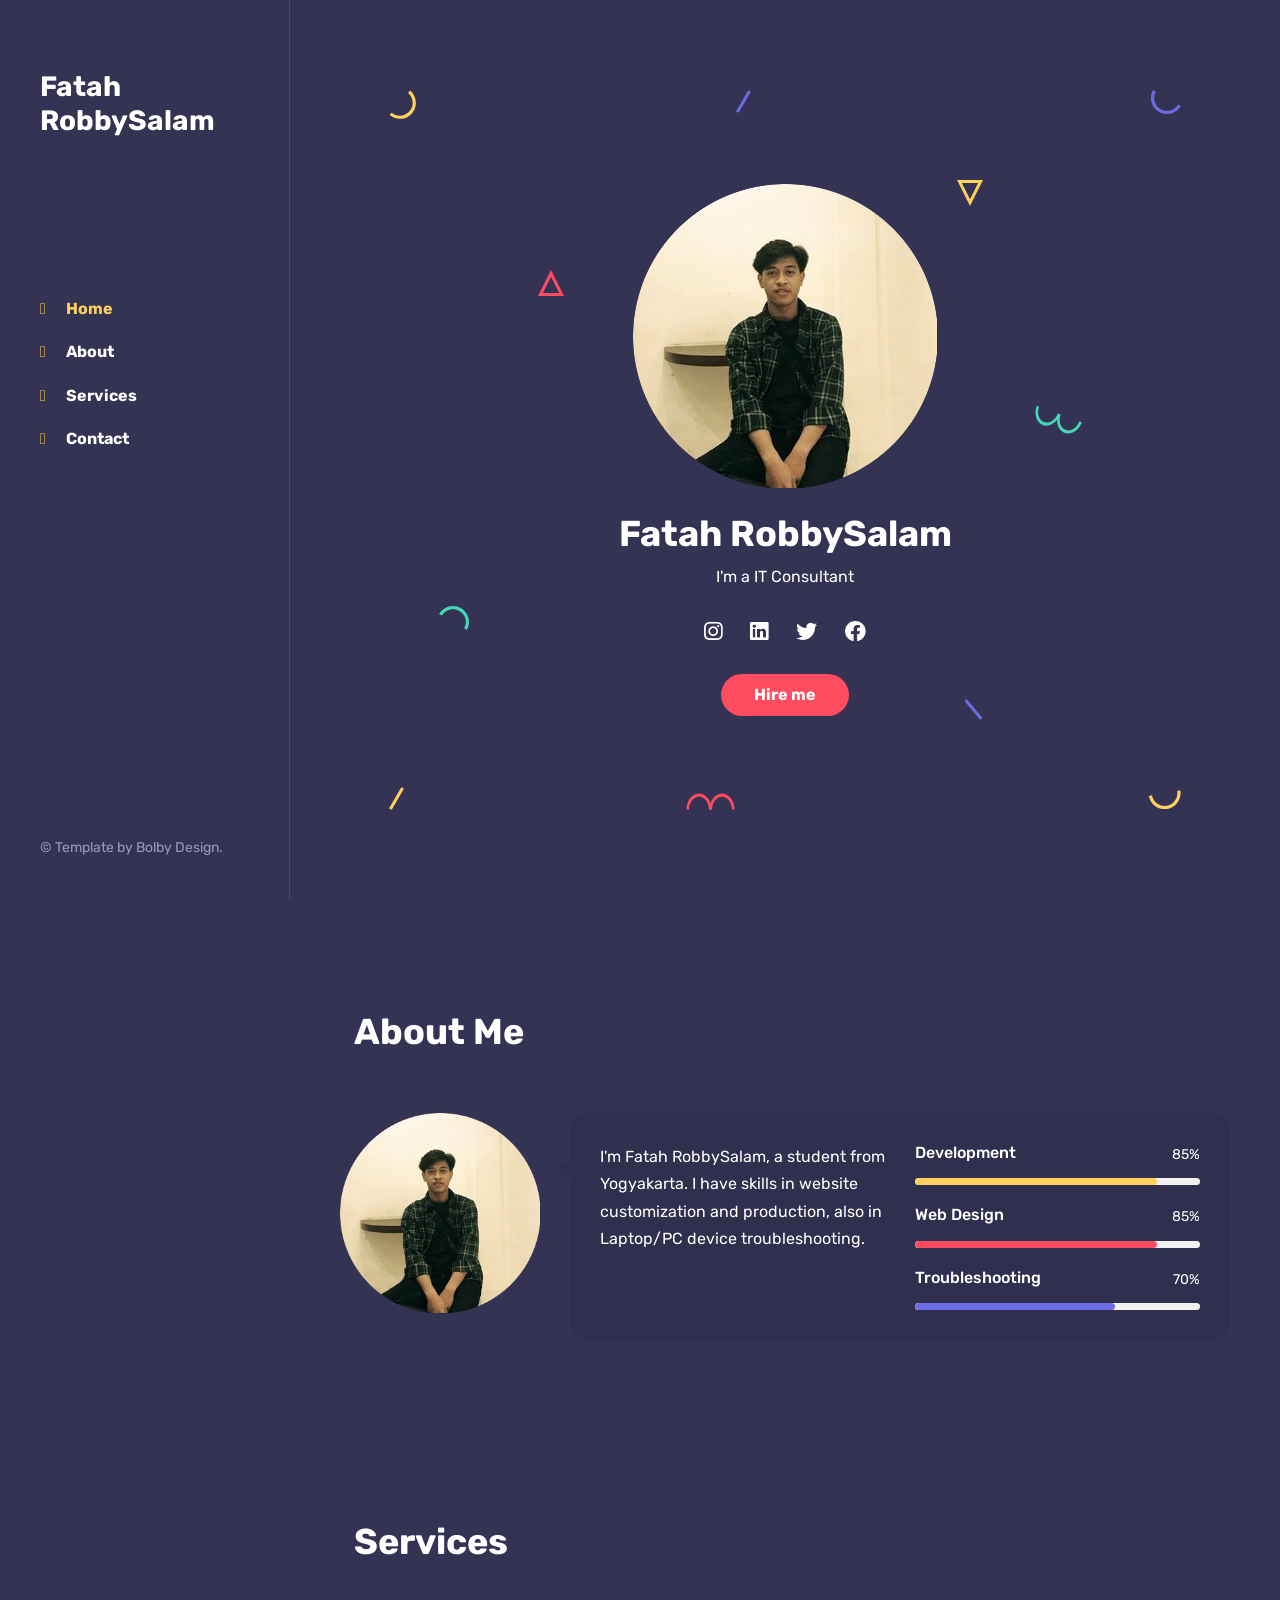
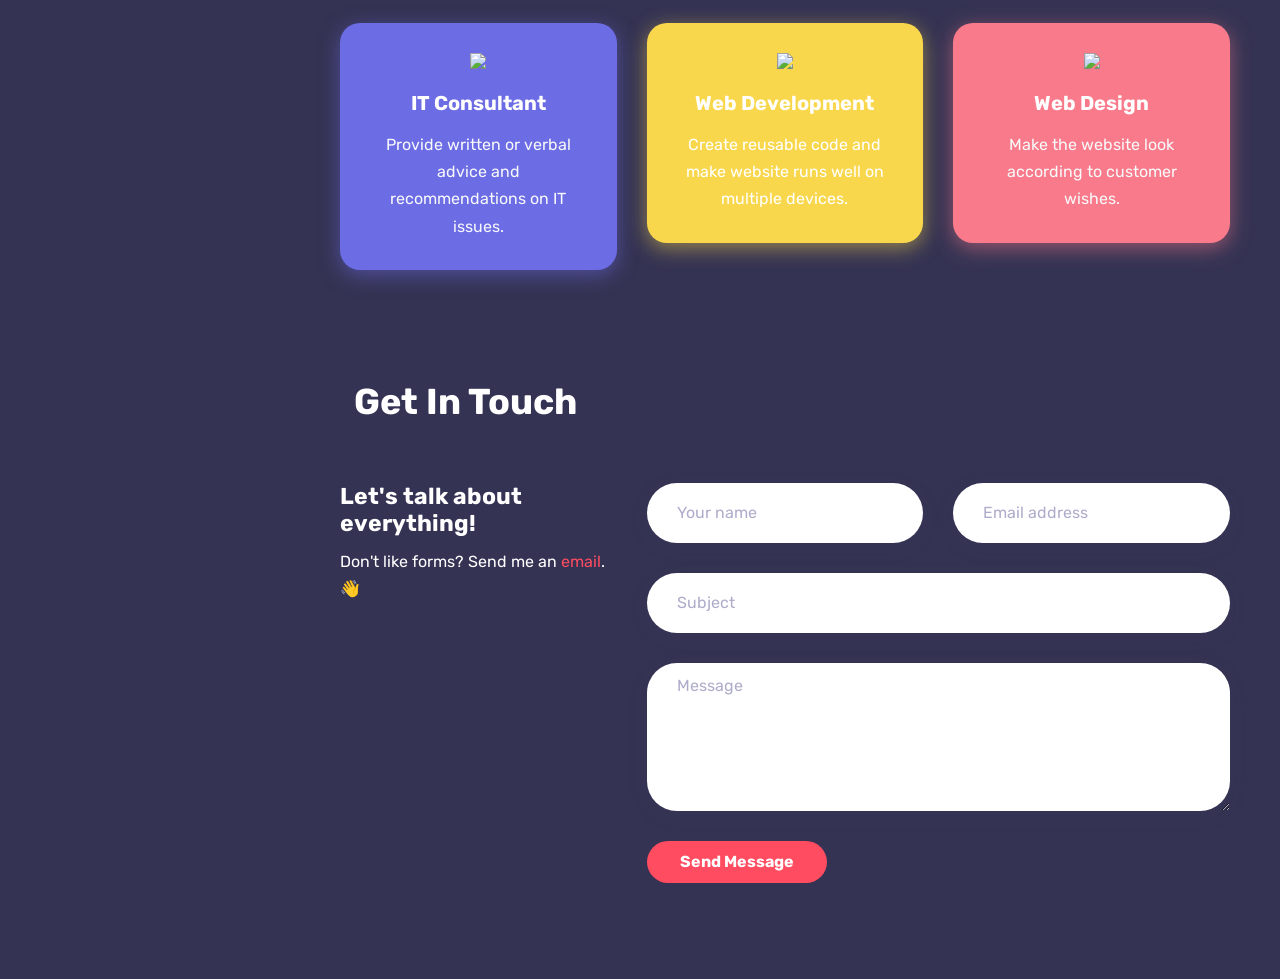
==== commit 21ae2858: "commit files" ====
--- a/index.html
+++ b/index.html
@@ -4,9 +4,8 @@
 <head>
 	<meta http-equiv="Content-Type" content="text/html; charset=UTF-8">
 	<title>Portfolio</title>
-	<meta name="description" content="Bolby - Portfolio/CV/Resume HTML Template">
 	<meta name="viewport" content="width=device-width, initial-scale=1, maximum-scale=1">
-	<link rel="shortcut icon" type="image/x-icon" href="images/favicon.png">
+	<link rel="shortcut icon" type="image/x-icon" href="https://img.icons8.com/fluency/48/000000/github.png">
 
 	<!-- STYLESHEETS -->
 	<link rel="stylesheet" href="css/bootstrap.min.css" type="text/css" media="all">
@@ -88,7 +87,7 @@
 	<!-- logo image -->
 	<div class="site-logo">
 		<a href="index-dark.html">
-			<!--<img src="images/logo.svg" alt="Bolby" />-->
+			
 			<h2>Fatah RobbySalam</h2>
 		</a>
 	</div>
@@ -106,7 +105,7 @@
 	<!-- site footer -->
 	<div class="footer">
 		<!-- copyright text -->
-		<span class="copyright">© Bolby Design.</span>
+		<span class="copyright">© Template by Bolby Design.</span>
 	</div>
 
 </header>
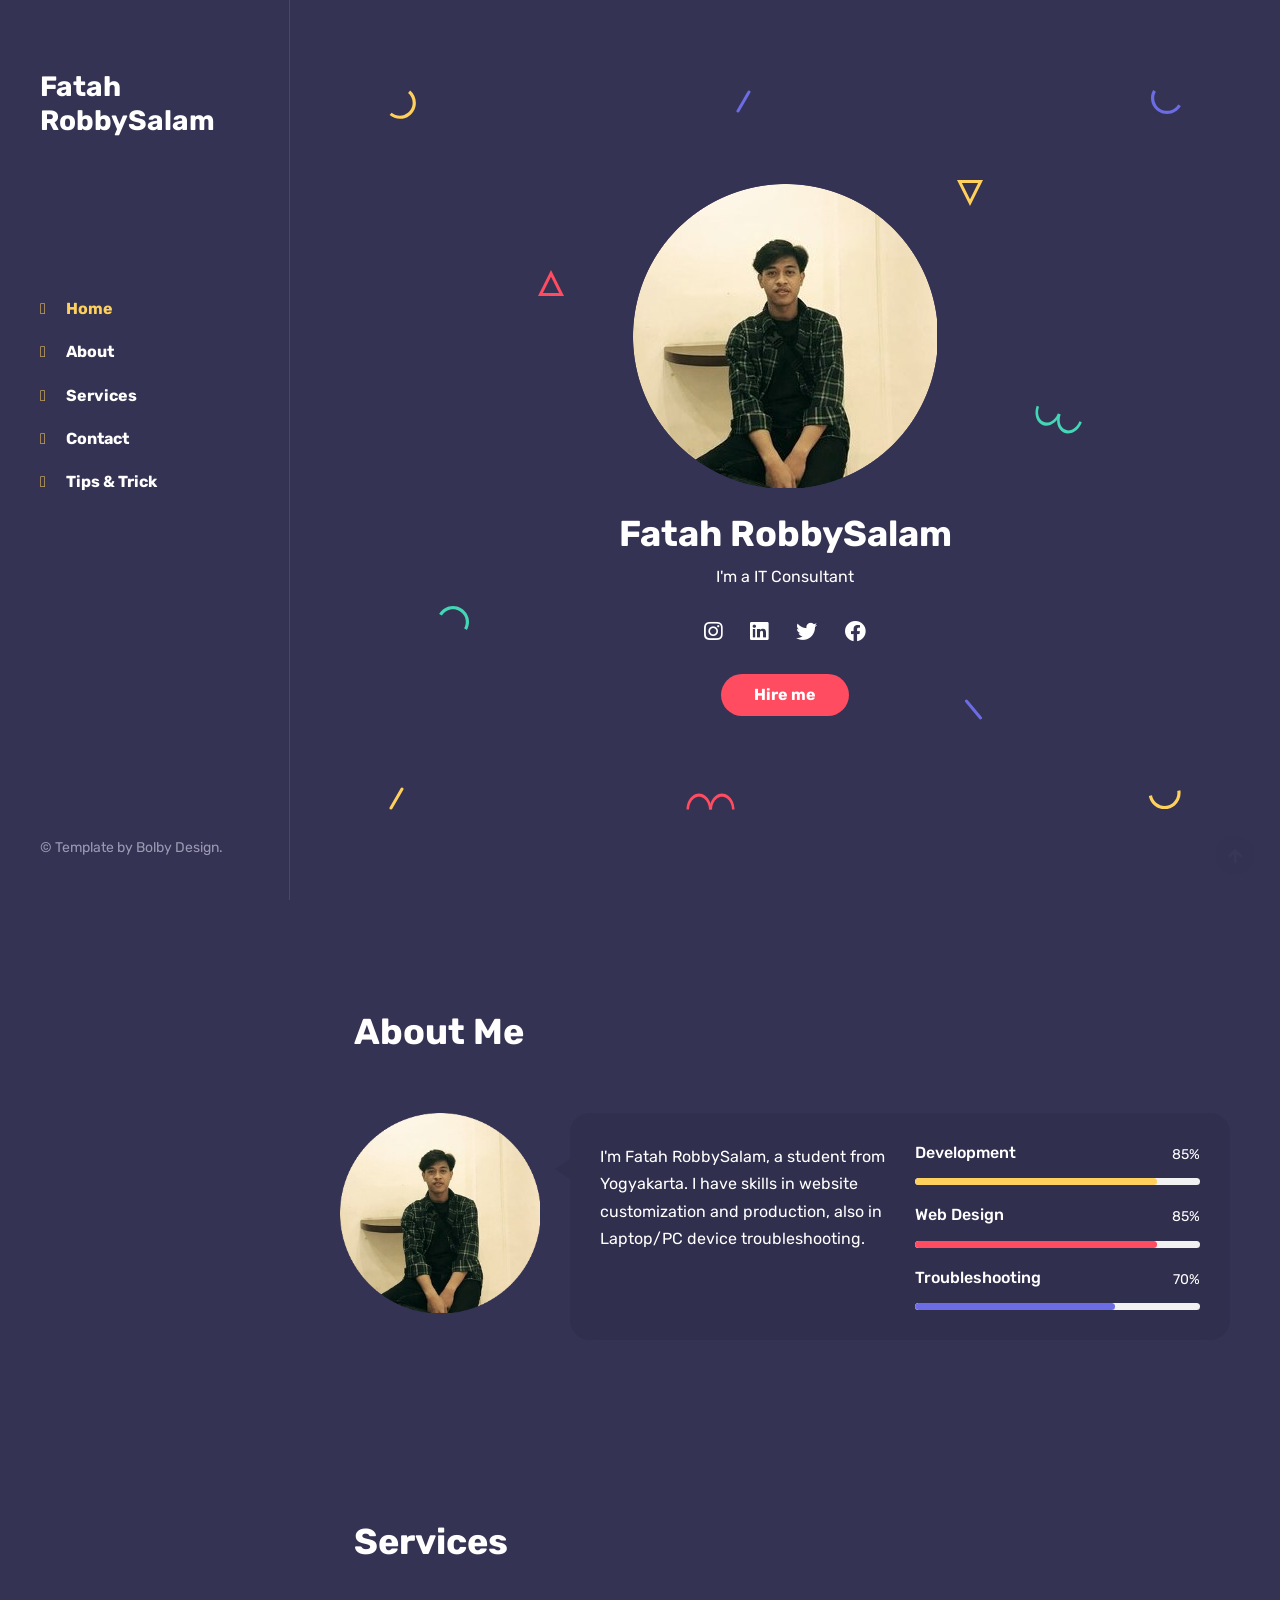
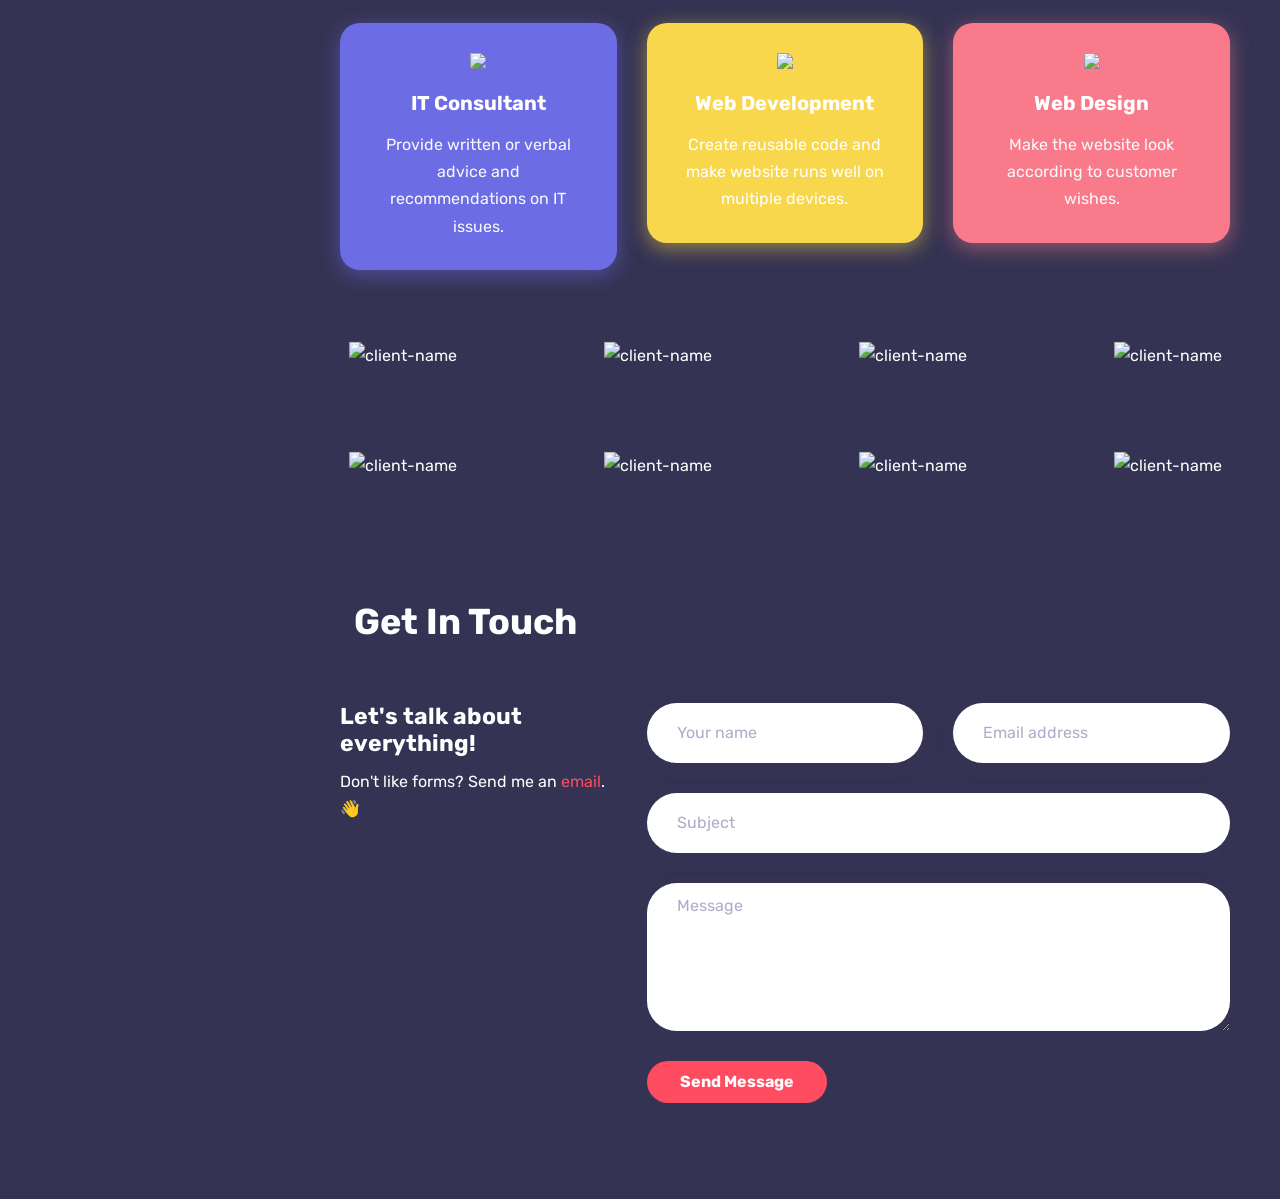
==== commit 1b96ab4f: "add blog content" ====
--- a/index.html
+++ b/index.html
@@ -99,6 +99,7 @@
 			<li><a href="#about"><i class="icon-user-following"></i>About</a></li>
 			<li><a href="#services"><i class="icon-briefcase"></i>Services</a></li>
 			<li><a href="#contact"><i class="icon-bubbles"></i>Contact</a></li>
+			<li><a href="blog.html"><i class="icon-book-open"></i>Tips & Trick</a></li>
 		</ul>
 	</nav>
 	
@@ -312,6 +313,73 @@
 		</div>
 		
 	</section>
+	
+	<div class="row">
+		<div class="col-md-3 col-6">
+			<!-- client item -->
+			<div class="client-item">
+				<div class="inner">
+					<img src="images/client-1-light.svg" alt="client-name" />
+				</div>
+			</div>
+		</div>
+		<div class="col-md-3 col-6">
+			<!-- client item -->
+			<div class="client-item">
+				<div class="inner">
+					<img src="images/client-2-light.svg" alt="client-name" />
+				</div>
+			</div>
+		</div>
+		<div class="col-md-3 col-6">
+			<!-- client item -->
+			<div class="client-item">
+				<div class="inner">
+					<img src="images/client-3-light.svg" alt="client-name" />
+				</div>
+			</div>
+		</div>
+		<div class="col-md-3 col-6">
+			<!-- client item -->
+			<div class="client-item">
+				<div class="inner">
+					<img src="images/client-4-light.svg" alt="client-name" />
+				</div>
+			</div>
+		</div>
+		<div class="col-md-3 col-6">
+			<!-- client item -->
+			<div class="client-item">
+				<div class="inner">
+					<img src="images/client-5-light.svg" alt="client-name" />
+				</div>
+			</div>
+		</div>
+		<div class="col-md-3 col-6">
+			<!-- client item -->
+			<div class="client-item">
+				<div class="inner">
+					<img src="images/client-6-light.svg" alt="client-name" />
+				</div>
+			</div>
+		</div>
+		<div class="col-md-3 col-6">
+			<!-- client item -->
+			<div class="client-item">
+				<div class="inner">
+					<img src="images/client-7-light.svg" alt="client-name" />
+				</div>
+			</div>
+		</div>
+		<div class="col-md-3 col-6">
+			<!-- client item -->
+			<div class="client-item">
+				<div class="inner">
+					<img src="images/client-8-light.svg" alt="client-name" />
+				</div>
+			</div>
+		</div>
+	</div>
 	
 	<!-- section experience 
 	<section id="experience">
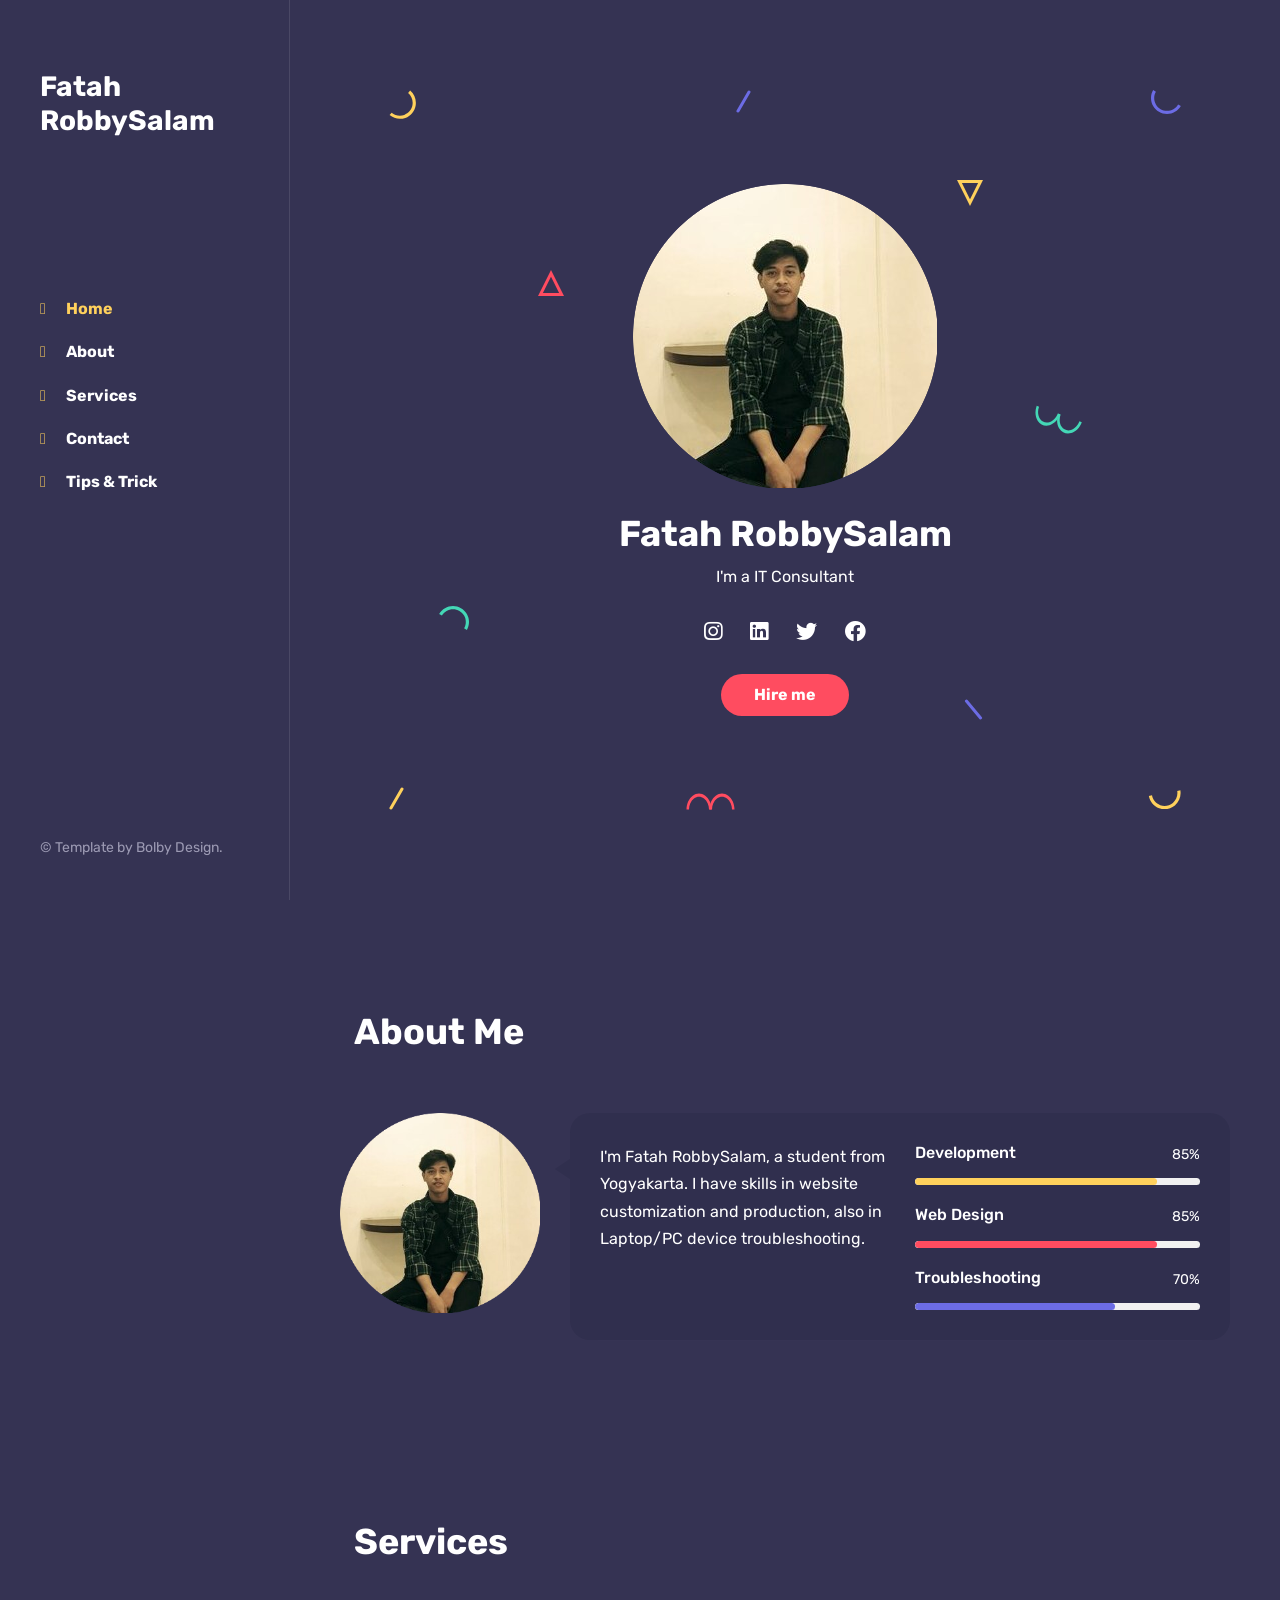
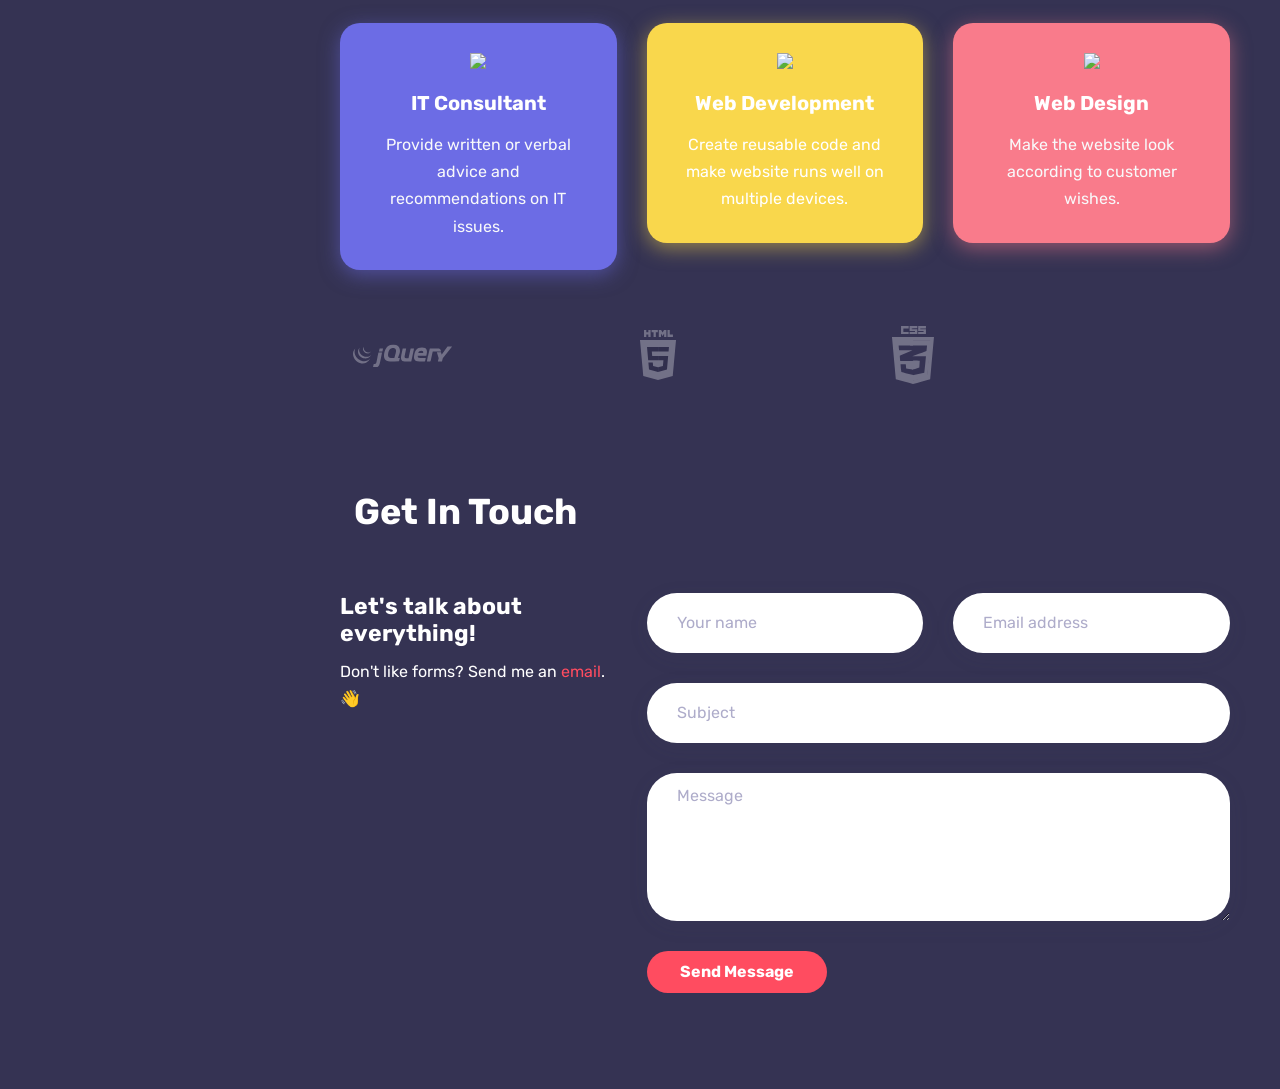
==== commit 55a819e3: "add new svg" ====
--- a/index.html
+++ b/index.html
@@ -315,11 +315,12 @@
 	</section>
 	
 	<div class="row">
+	
 		<div class="col-md-3 col-6">
 			<!-- client item -->
 			<div class="client-item">
 				<div class="inner">
-					<img src="images/client-1-light.svg" alt="client-name" />
+					<img src="images/blog/svg-1.svg" alt="client-name" />
 				</div>
 			</div>
 		</div>
@@ -327,7 +328,7 @@
 			<!-- client item -->
 			<div class="client-item">
 				<div class="inner">
-					<img src="images/client-2-light.svg" alt="client-name" />
+					<img src="images/blog/svg-2.svg" alt="client-name" />
 				</div>
 			</div>
 		</div>
@@ -335,52 +336,12 @@
 			<!-- client item -->
 			<div class="client-item">
 				<div class="inner">
-					<img src="images/client-3-light.svg" alt="client-name" />
-				</div>
-			</div>
-		</div>
-		<div class="col-md-3 col-6">
-			<!-- client item -->
-			<div class="client-item">
-				<div class="inner">
-					<img src="images/client-4-light.svg" alt="client-name" />
-				</div>
-			</div>
-		</div>
-		<div class="col-md-3 col-6">
-			<!-- client item -->
-			<div class="client-item">
-				<div class="inner">
-					<img src="images/client-5-light.svg" alt="client-name" />
-				</div>
-			</div>
-		</div>
-		<div class="col-md-3 col-6">
-			<!-- client item -->
-			<div class="client-item">
-				<div class="inner">
-					<img src="images/client-6-light.svg" alt="client-name" />
-				</div>
-			</div>
-		</div>
-		<div class="col-md-3 col-6">
-			<!-- client item -->
-			<div class="client-item">
-				<div class="inner">
-					<img src="images/client-7-light.svg" alt="client-name" />
-				</div>
-			</div>
-		</div>
-		<div class="col-md-3 col-6">
-			<!-- client item -->
-			<div class="client-item">
-				<div class="inner">
-					<img src="images/client-8-light.svg" alt="client-name" />
+					<img src="images/blog/svg-3.svg" alt="client-name" />
 				</div>
 			</div>
 		</div>
 	</div>
-	
+
 	<!-- section experience 
 	<section id="experience">
 
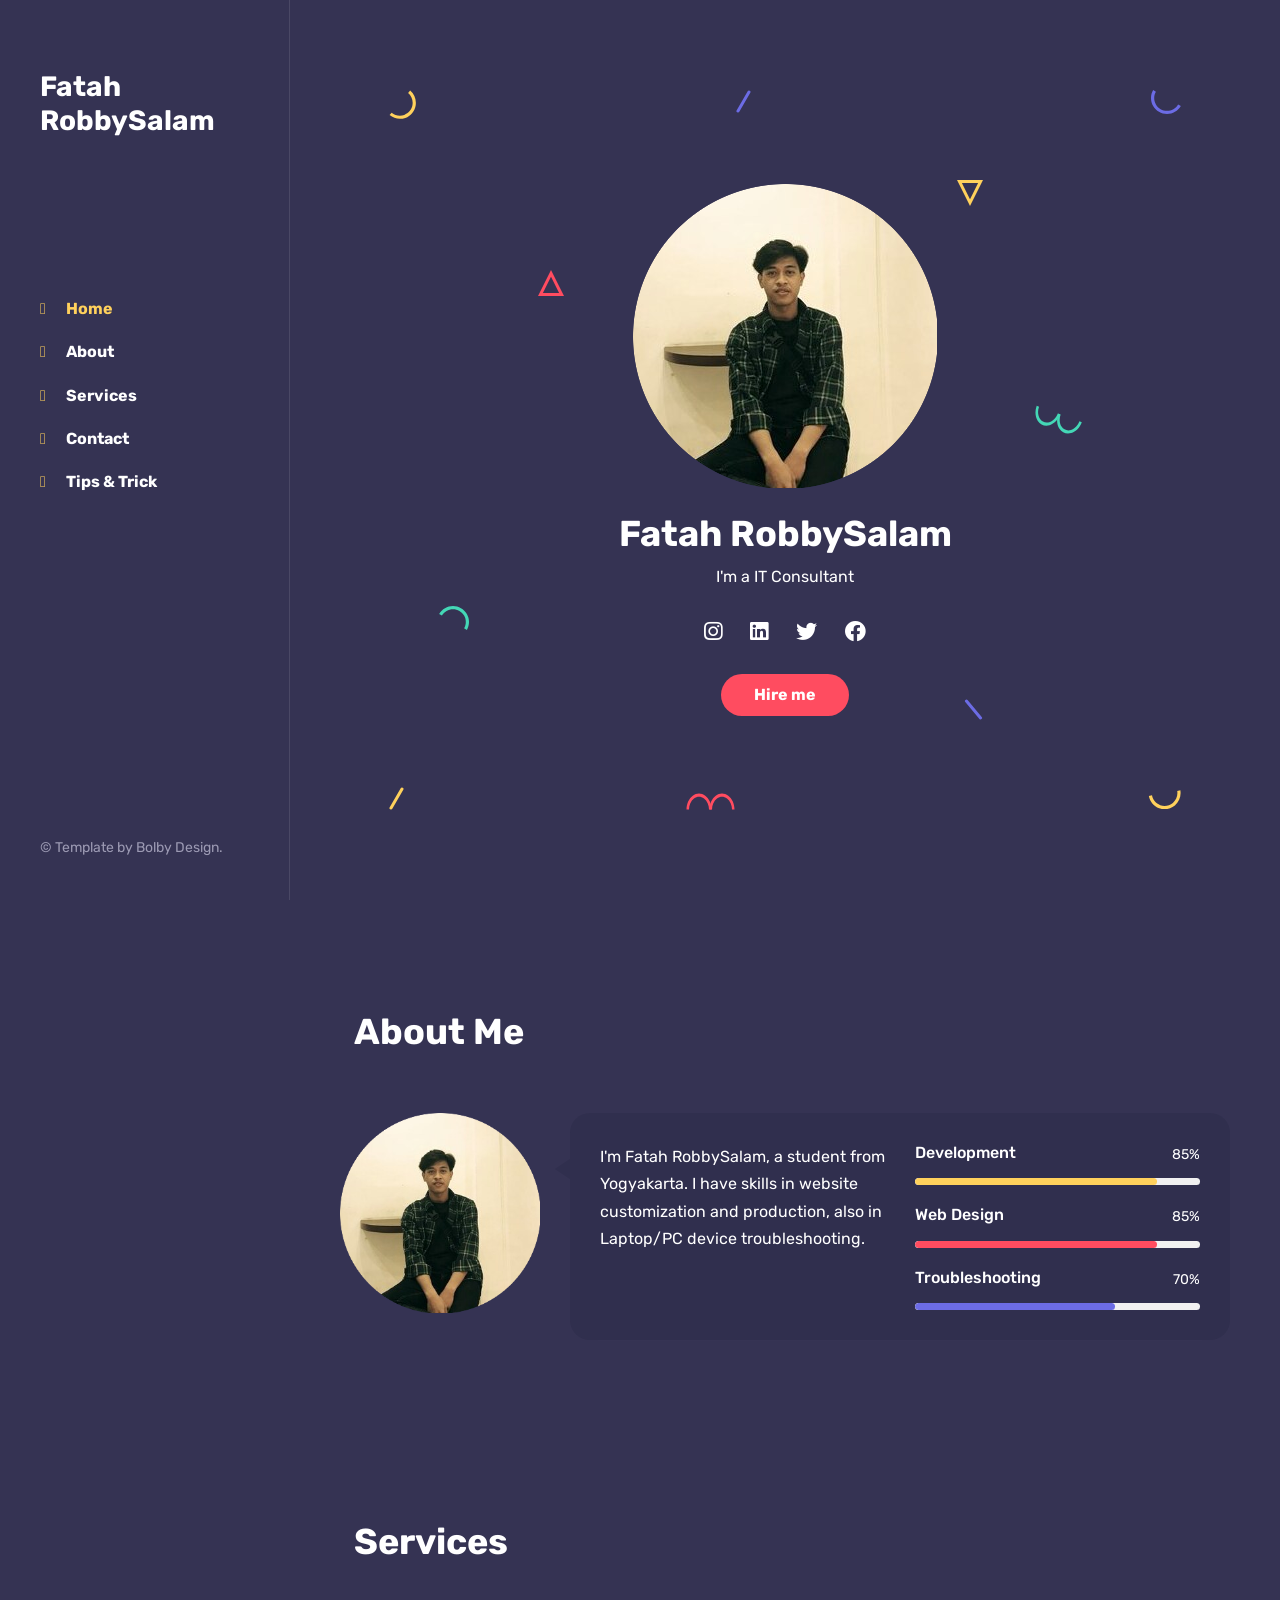
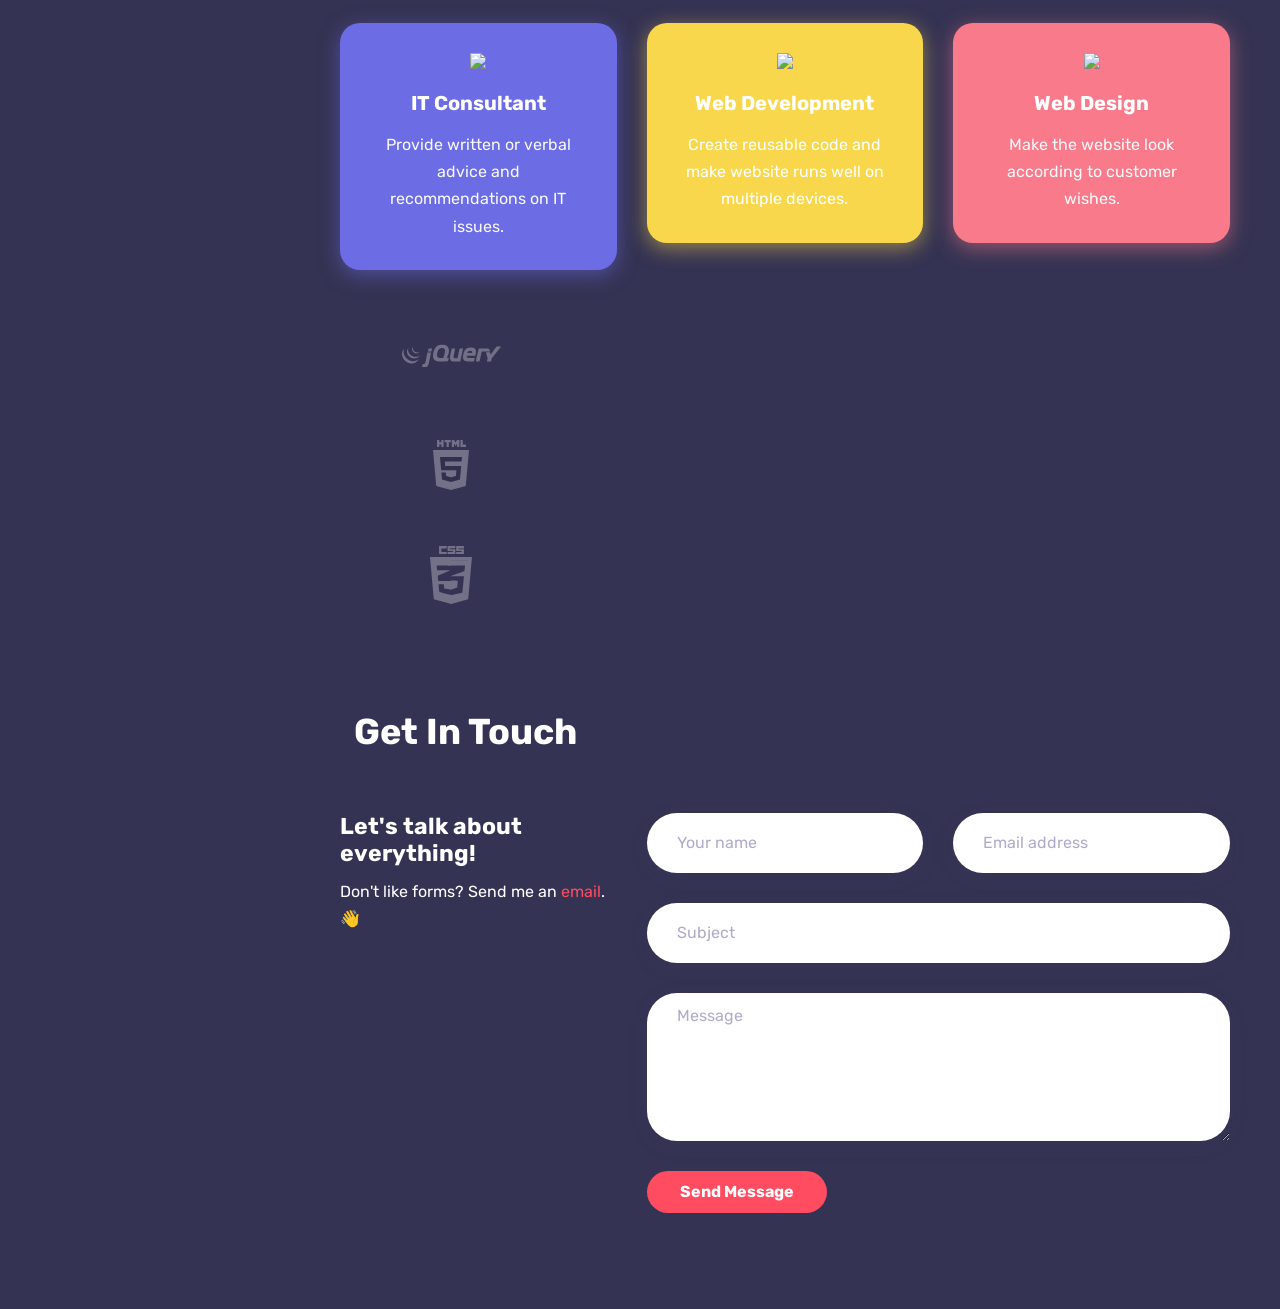
==== commit bb916571: "update index" ====
--- a/index.html
+++ b/index.html
@@ -315,28 +315,29 @@
 	</section>
 	
 	<div class="row">
-	
-		<div class="col-md-3 col-6">
-			<!-- client item -->
-			<div class="client-item">
-				<div class="inner">
-					<img src="images/blog/svg-1.svg" alt="client-name" />
-				</div>
-			</div>
-		</div>
-		<div class="col-md-3 col-6">
-			<!-- client item -->
-			<div class="client-item">
-				<div class="inner">
-					<img src="images/blog/svg-2.svg" alt="client-name" />
-				</div>
-			</div>
-		</div>
-		<div class="col-md-3 col-6">
-			<!-- client item -->
-			<div class="client-item">
-				<div class="inner">
-					<img src="images/blog/svg-3.svg" alt="client-name" />
+		<div class="container">		
+			<div class="col-md-3 col-6">
+				<!-- client item -->
+				<div class="client-item">
+					<div class="inner">
+						<img src="images/blog/svg-1.svg" alt="client-name" />
+					</div>
+				</div>
+			</div>
+			<div class="col-md-3 col-6">
+				<!-- client item -->
+				<div class="client-item">
+					<div class="inner">
+						<img src="images/blog/svg-2.svg" alt="client-name" />
+					</div>
+				</div>
+			</div>
+			<div class="col-md-3 col-6">
+				<!-- client item -->
+				<div class="client-item">
+					<div class="inner">
+						<img src="images/blog/svg-3.svg" alt="client-name" />
+					</div>
 				</div>
 			</div>
 		</div>
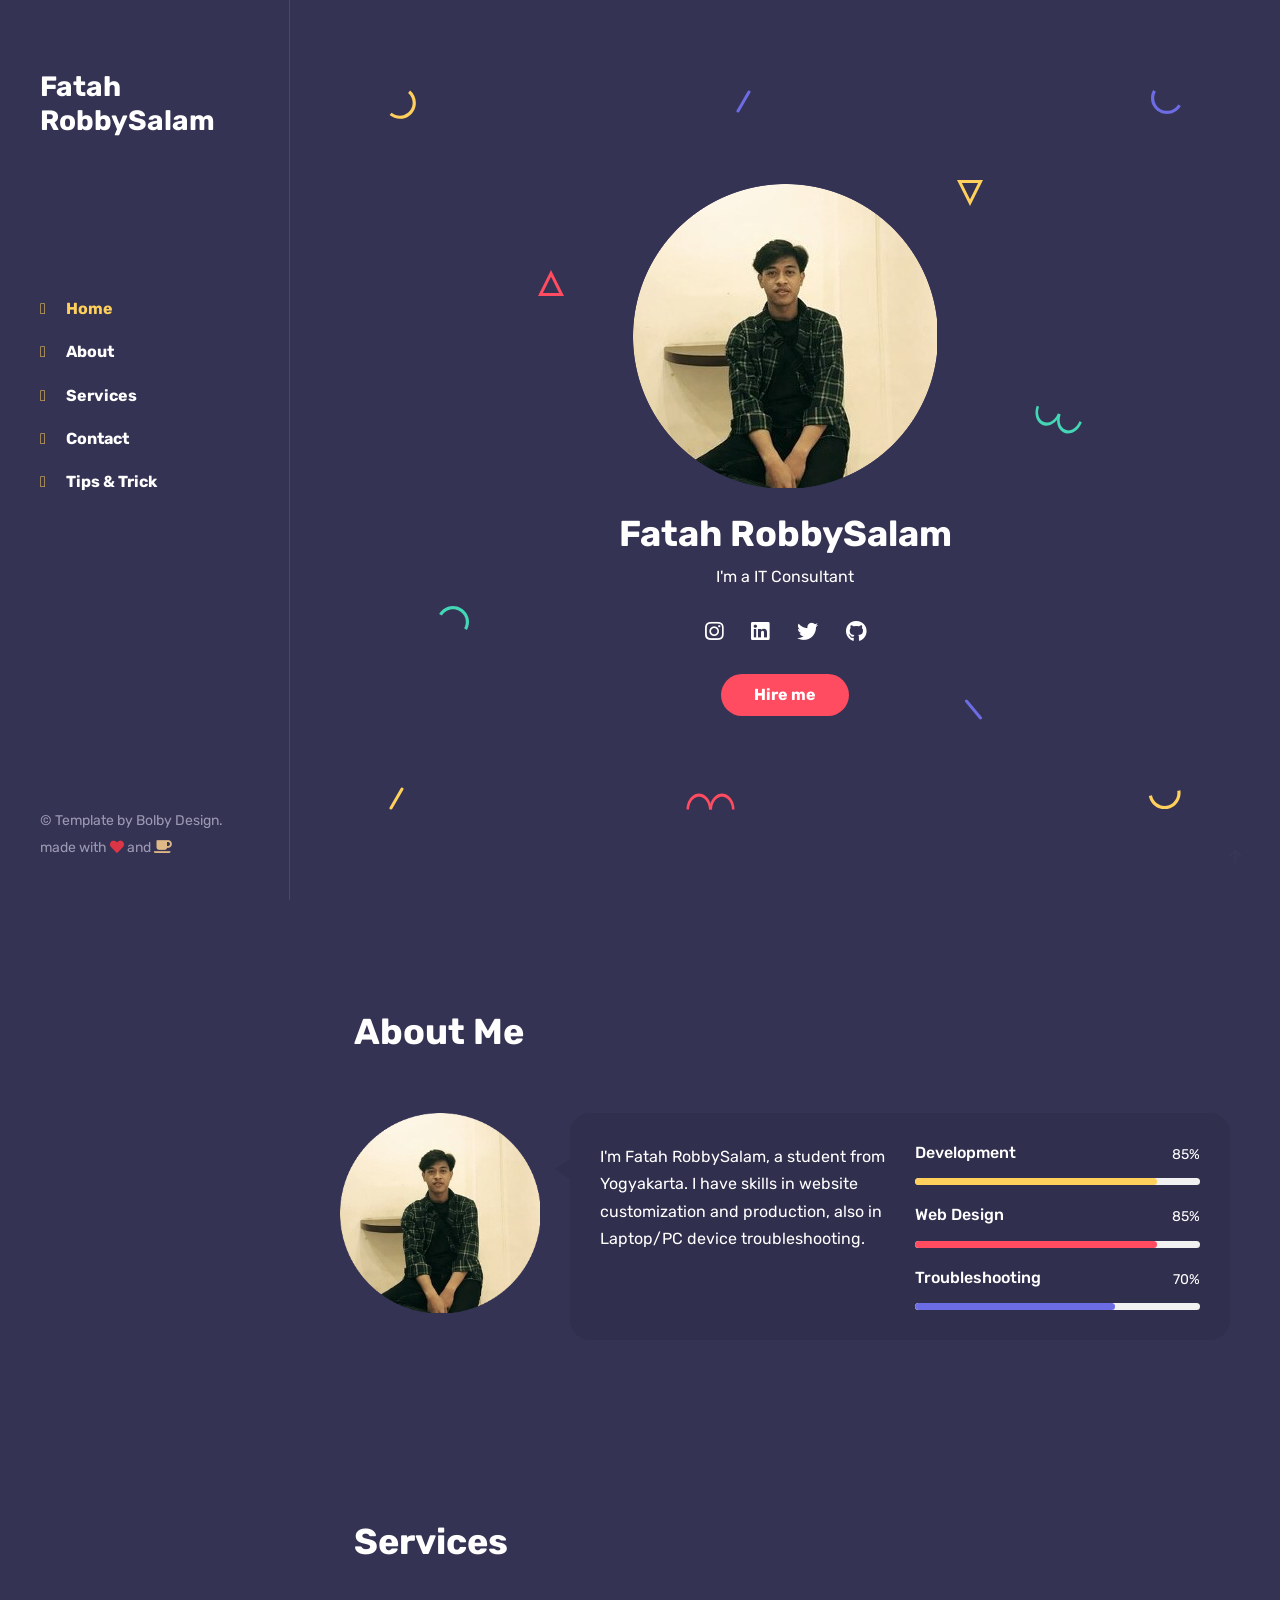
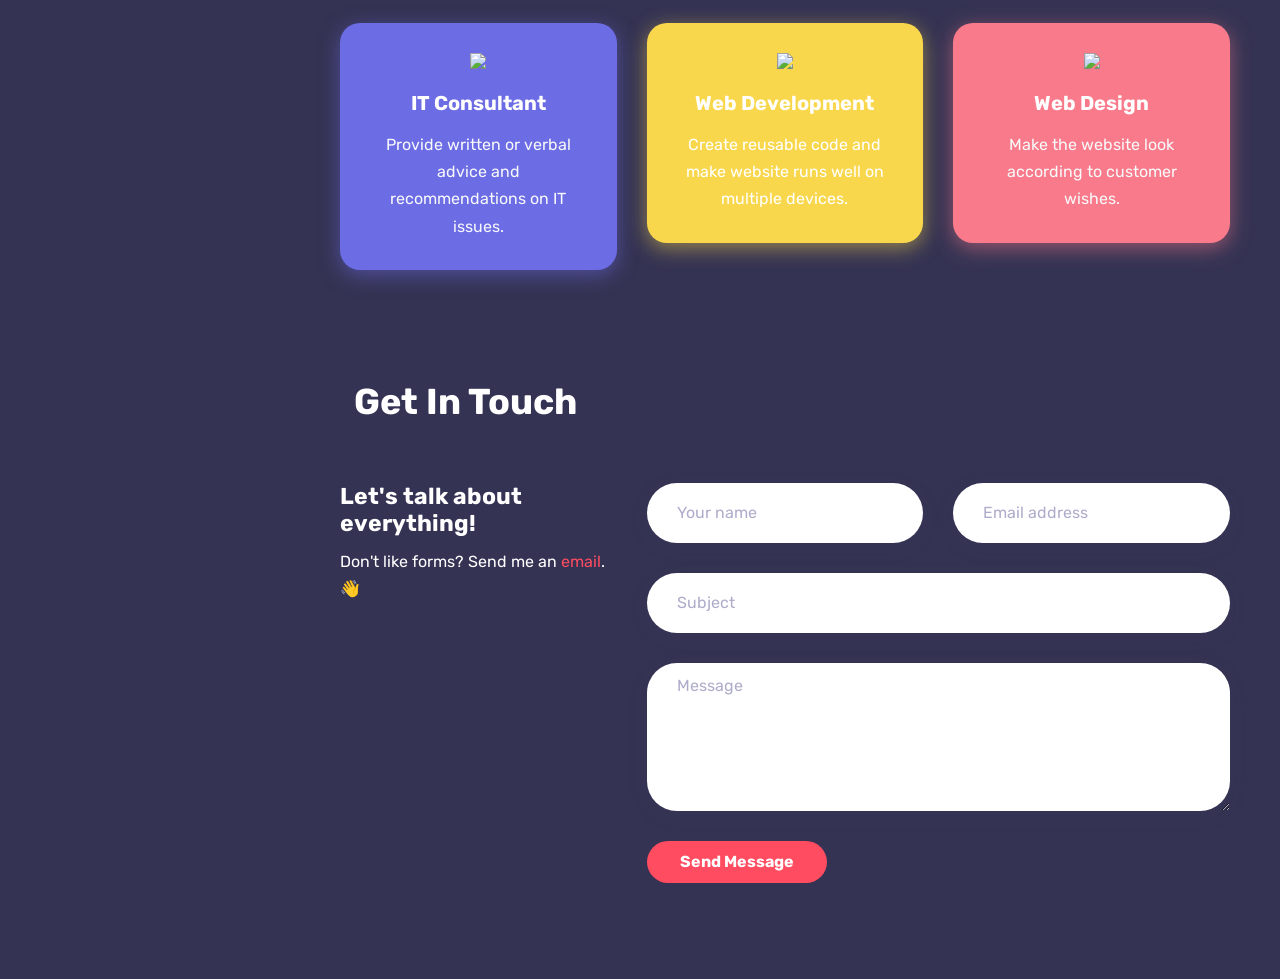
==== commit 56d600a4: "update blog" ====
--- a/index.html
+++ b/index.html
@@ -86,7 +86,7 @@
 	
 	<!-- logo image -->
 	<div class="site-logo">
-		<a href="index-dark.html">
+		<a href="index.html">
 			
 			<h2>Fatah RobbySalam</h2>
 		</a>
@@ -107,6 +107,7 @@
 	<div class="footer">
 		<!-- copyright text -->
 		<span class="copyright">© Template by Bolby Design.</span>
+		<span class="copyright">made with <i class="fa fa-heart text-danger"></i> and <i class="fa fa-coffee" style="color: burlywood;"></i></span>
 	</div>
 
 </header>
@@ -132,7 +133,7 @@
 					<li class="list-inline-item"><a href="https://instagram.com/f.robby_" target="_blank"><i class="fab fa-instagram"></i></a></li>
 					<li class="list-inline-item"><a href="https://linkedin.com/" target="_blank"><i class="fab fa-linkedin"></i></a></li>
 					<li class="list-inline-item"><a href="https://twitter.com/" target="_blank"><i class="fab fa-twitter"></i></a></li>
-					<li class="list-inline-item"><a href="https://facebook.com/" target="_blank"><i class="fab fa-facebook"></i></a></li>
+					<li class="list-inline-item"><a href="https://github.com/FthRobby" target="_blank"><i class="fab fa-github"></i></a></li>
 				</ul>
 
 				<!-- buttons -->
@@ -314,35 +315,6 @@
 		
 	</section>
 	
-	<div class="row">
-		<div class="container">		
-			<div class="col-md-3 col-6">
-				<!-- client item -->
-				<div class="client-item">
-					<div class="inner">
-						<img src="images/blog/svg-1.svg" alt="client-name" />
-					</div>
-				</div>
-			</div>
-			<div class="col-md-3 col-6">
-				<!-- client item -->
-				<div class="client-item">
-					<div class="inner">
-						<img src="images/blog/svg-2.svg" alt="client-name" />
-					</div>
-				</div>
-			</div>
-			<div class="col-md-3 col-6">
-				<!-- client item -->
-				<div class="client-item">
-					<div class="inner">
-						<img src="images/blog/svg-3.svg" alt="client-name" />
-					</div>
-				</div>
-			</div>
-		</div>
-	</div>
-
 	<!-- section experience 
 	<section id="experience">
 
